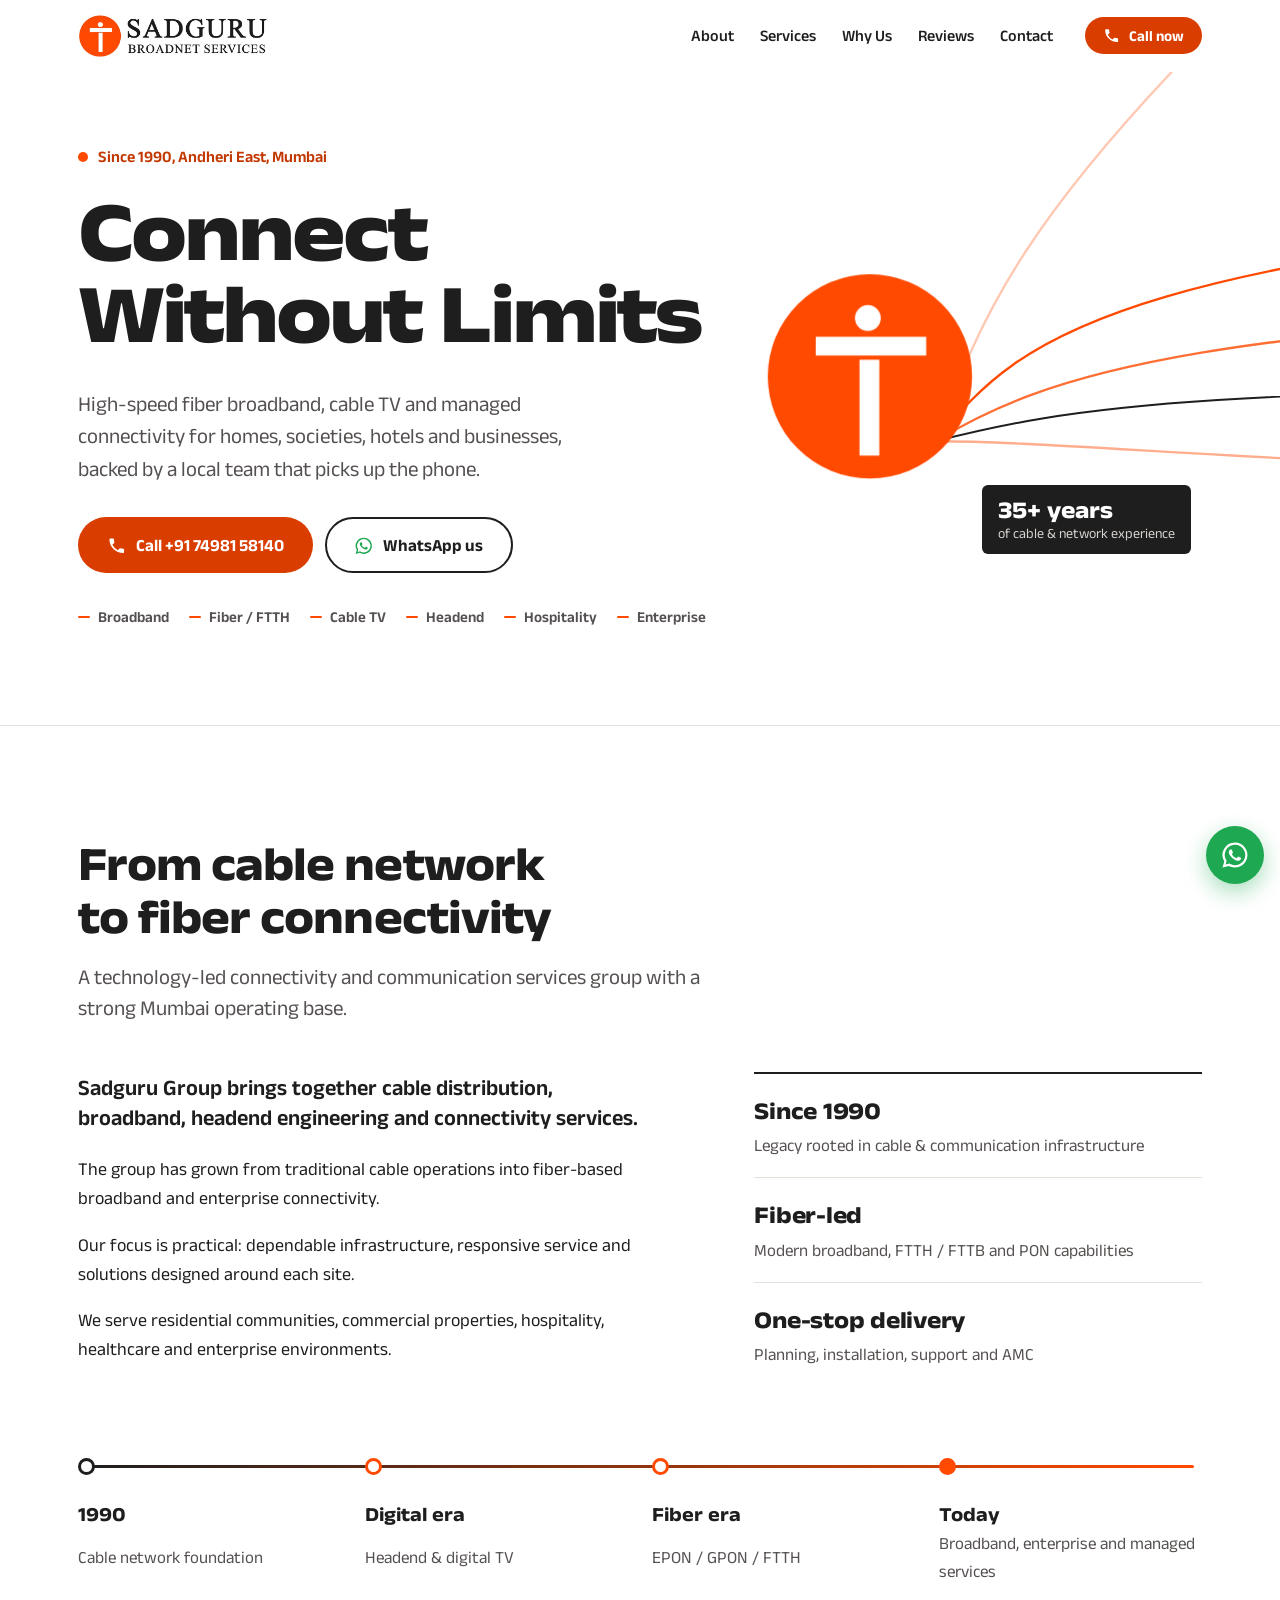
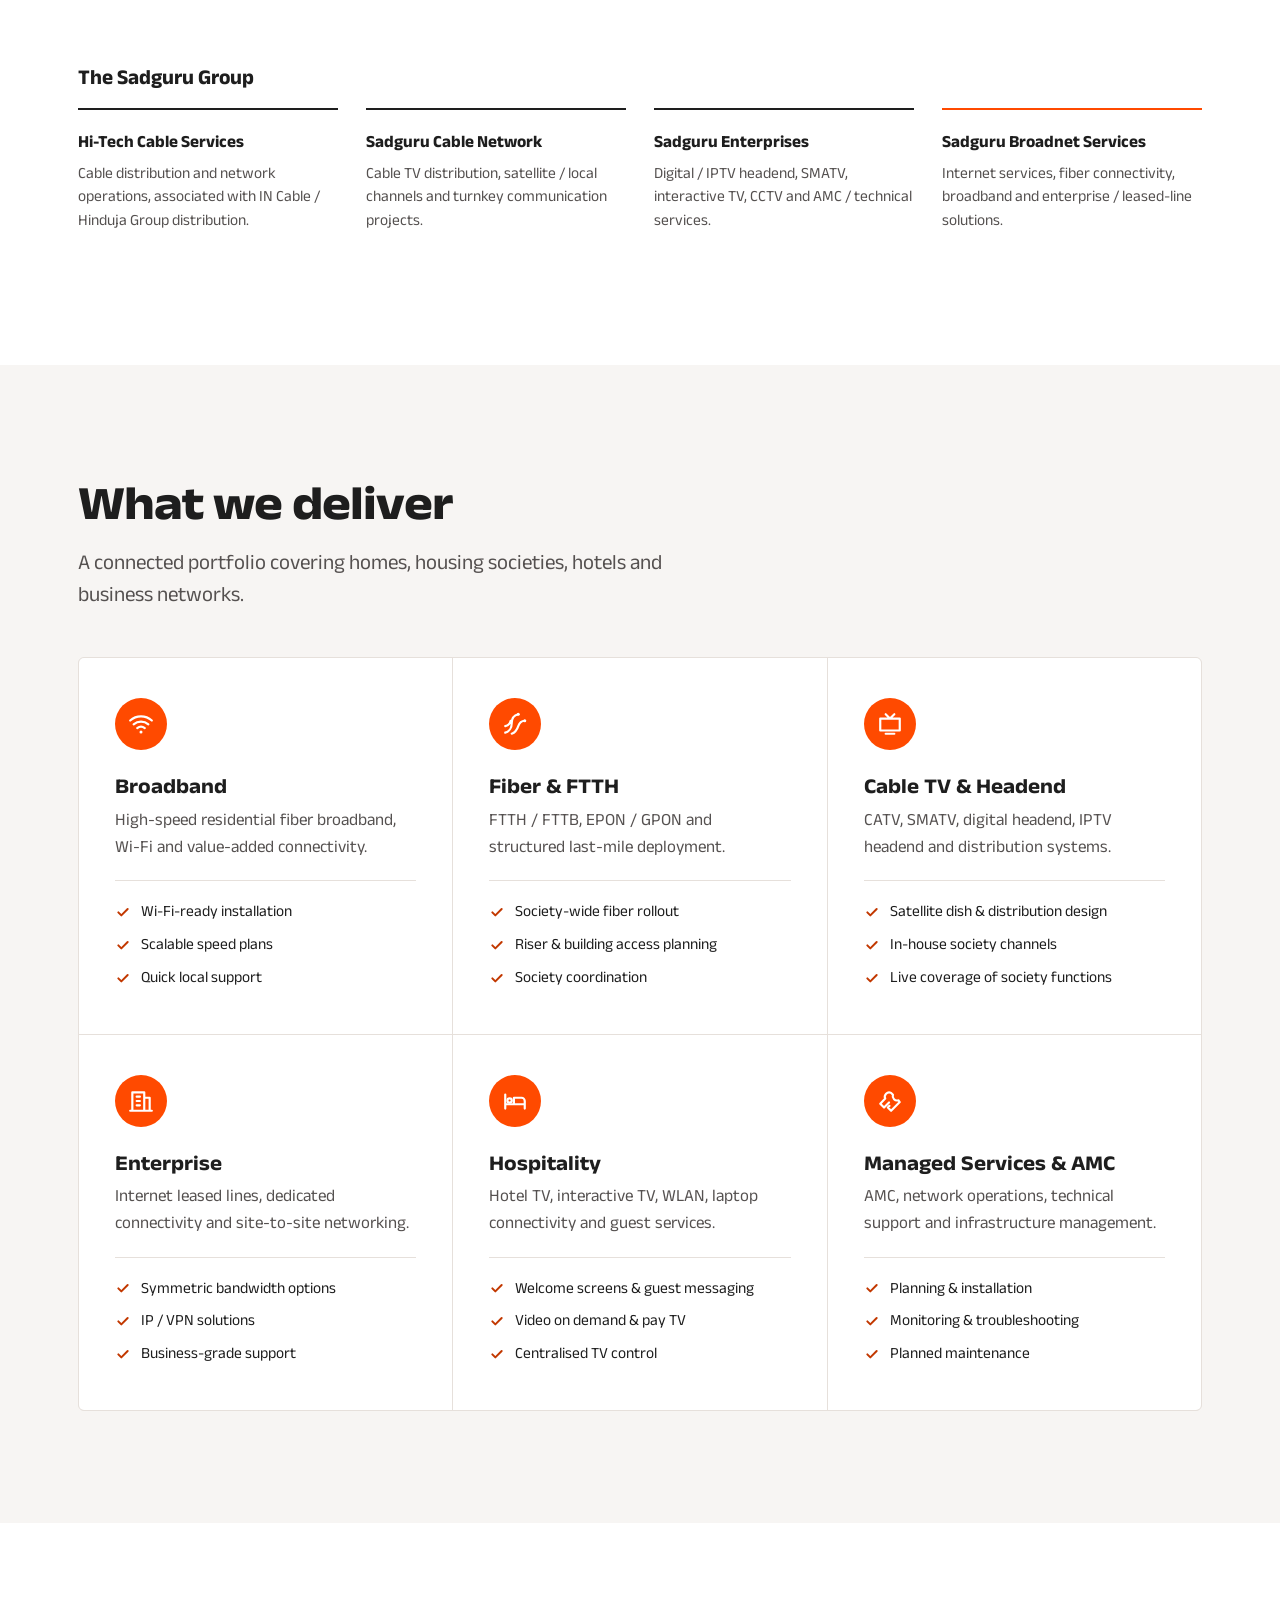
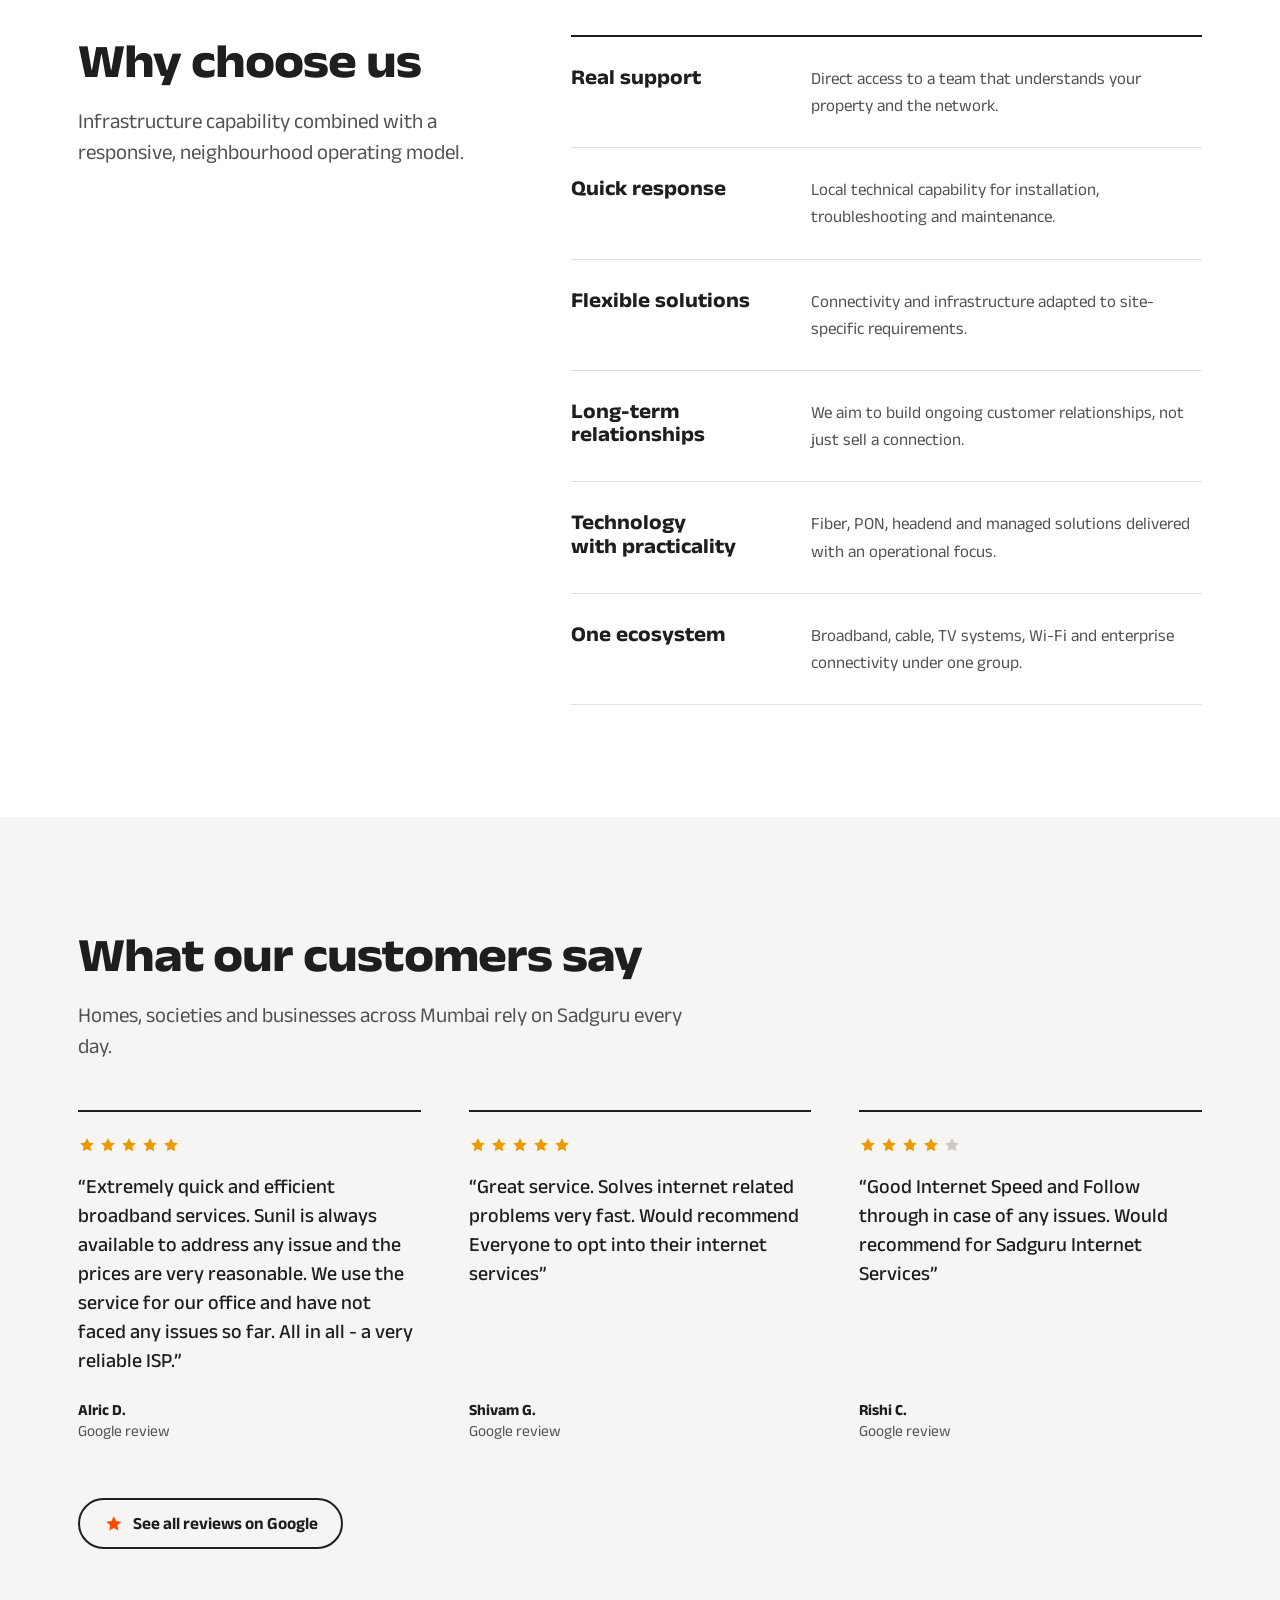
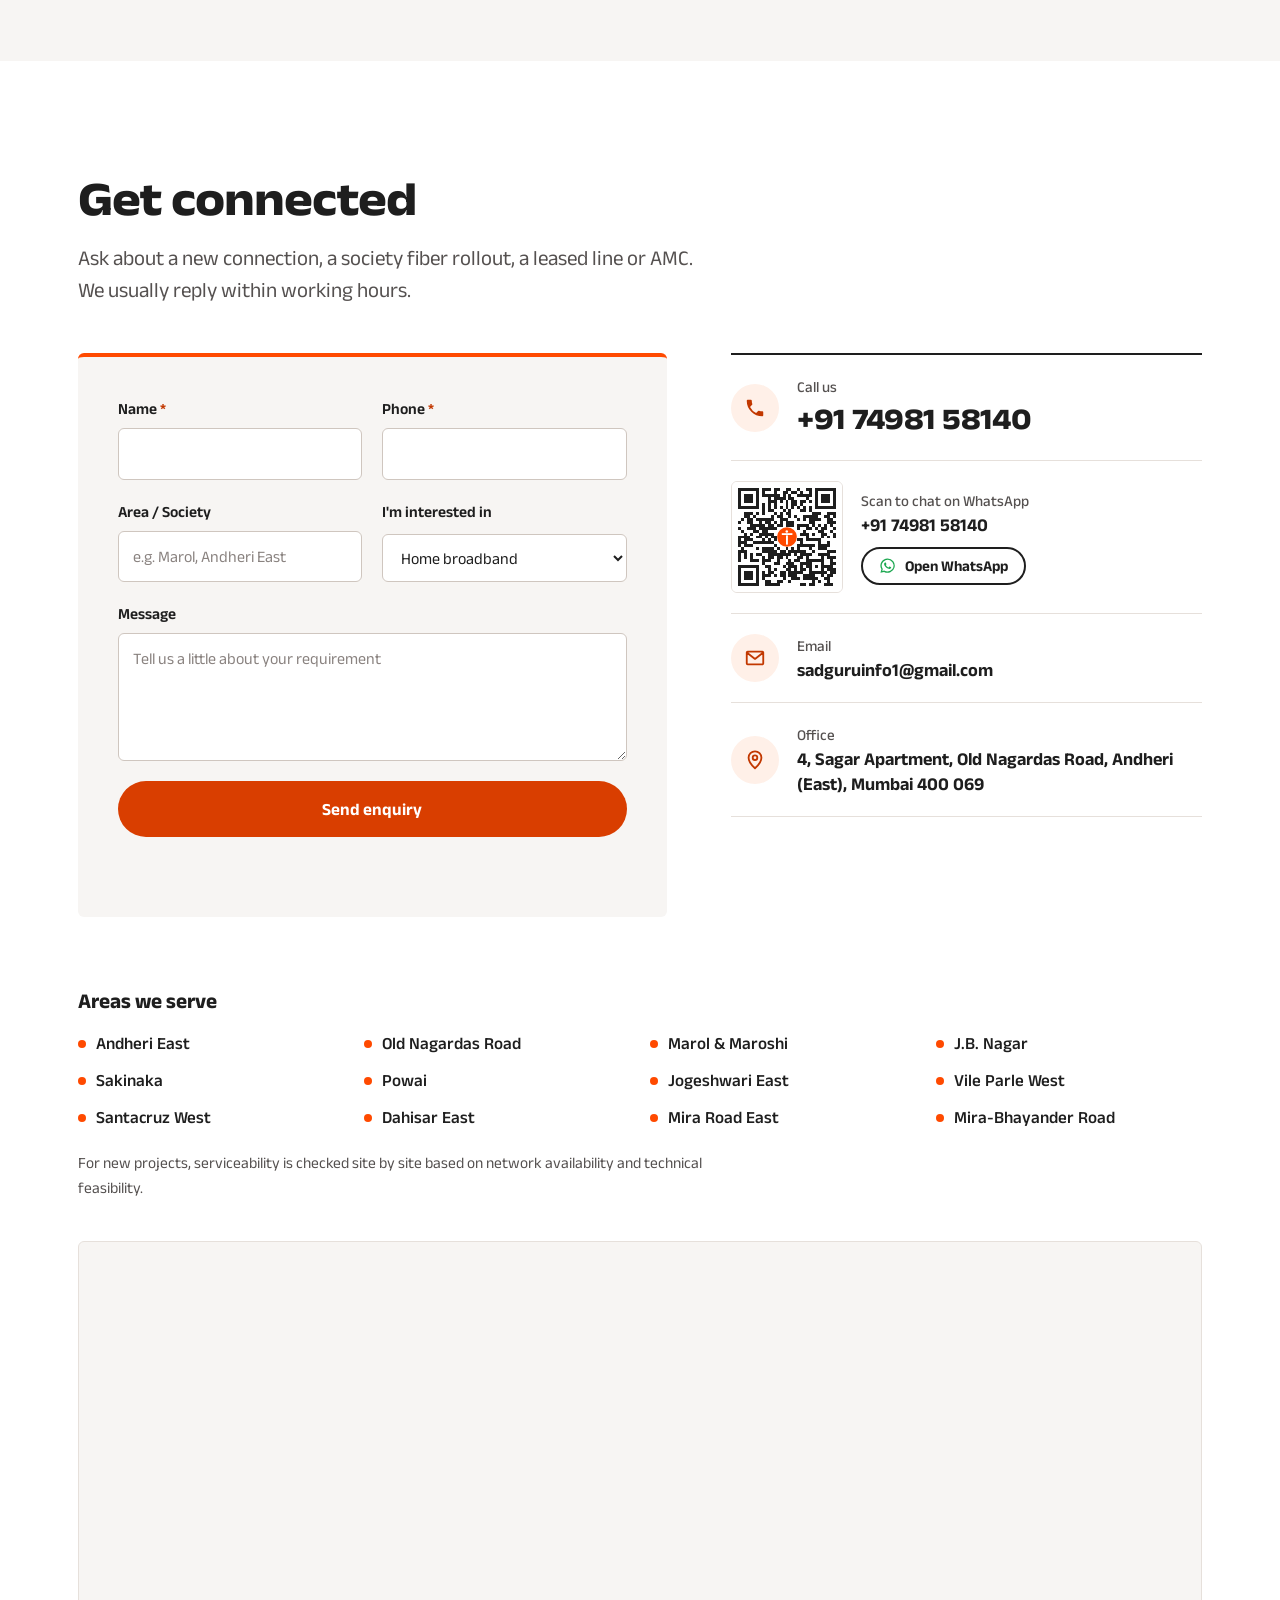
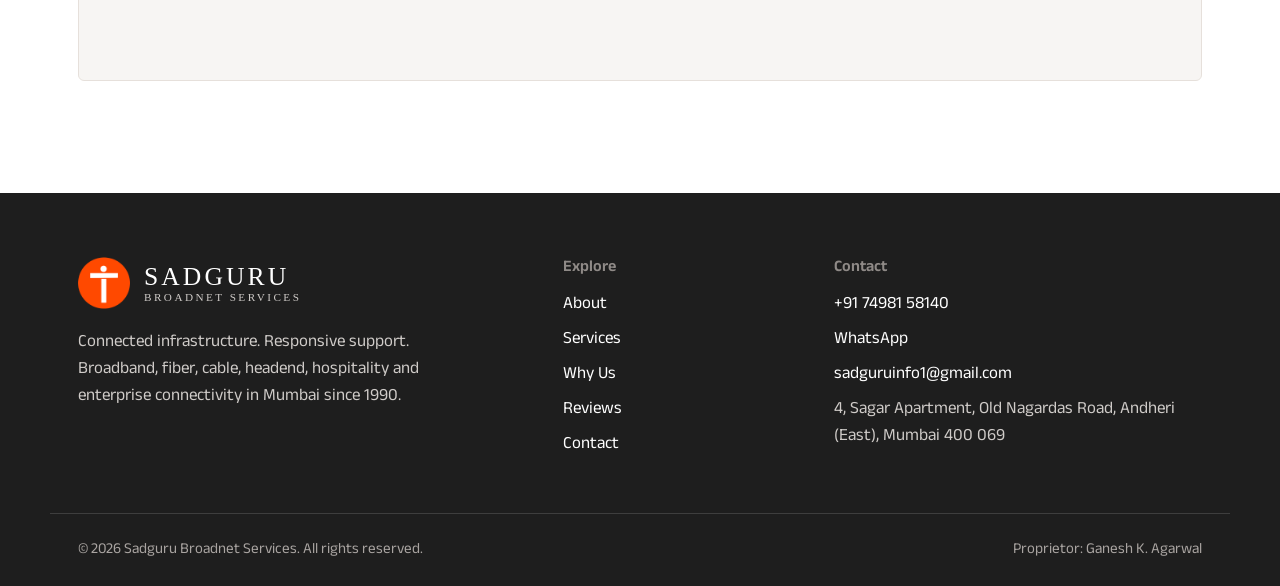
==== index.html @ 792e0b76 "Replace sample reviews with real Google reviews Three reviews from the Sadguru Google listing, quote" ====
<!doctype html>
<html lang="en-IN">
<head>
  <meta charset="utf-8">
  <meta name="viewport" content="width=device-width, initial-scale=1">

  <!-- ===== Primary SEO ===== -->
  <title>Sadguru Broadnet Services | Fiber Broadband &amp; Cable TV in Andheri East, Mumbai</title>
  <meta name="description" content="Sadguru Broadnet Services: high-speed fiber broadband, cable TV, headend, hotel TV and enterprise leased lines across Andheri East and Mumbai since 1990. Quick local support. Call or WhatsApp +91 74981 58140.">
  <meta name="keywords" content="fiber broadband Andheri East, broadband Mumbai, cable TV Andheri, FTTH Mumbai, internet leased line Mumbai, IPTV headend, hotel TV, Sadguru">
  <meta name="theme-color" content="#FF4A00">
  <!-- SITE_URL: replace the domain in the next 5 places once the real domain is live -->
  <link rel="canonical" href="https://sadgurubroadnet.netlify.app/">

  <!-- ===== Open Graph / social sharing ===== -->
  <meta property="og:type" content="website">
  <meta property="og:locale" content="en_IN">
  <meta property="og:site_name" content="Sadguru Broadnet Services">
  <meta property="og:title" content="Sadguru Broadnet Services | Connect Without Limits">
  <meta property="og:description" content="Fiber broadband, cable TV, headend and enterprise connectivity for homes, societies, hotels and businesses in Mumbai, since 1990.">
  <meta property="og:url" content="https://sadgurubroadnet.netlify.app/"><!-- SITE_URL -->
  <meta property="og:image" content="https://sadgurubroadnet.netlify.app/images/og-image.jpg"><!-- SITE_URL -->
  <meta property="og:image:width" content="1200">
  <meta property="og:image:height" content="630">
  <meta property="og:image:alt" content="Sadguru Broadnet Services logo">
  <meta name="twitter:card" content="summary_large_image">
  <meta name="twitter:title" content="Sadguru Broadnet Services | Connect Without Limits">
  <meta name="twitter:description" content="Fiber broadband, cable TV and enterprise connectivity in Mumbai since 1990.">
  <meta name="twitter:image" content="https://sadgurubroadnet.netlify.app/images/og-image.jpg"><!-- SITE_URL -->

  <!-- ===== Icons ===== -->
  <link rel="icon" href="/favicon.svg" type="image/svg+xml">
  <link rel="icon" href="/favicon-32.png" sizes="32x32" type="image/png">
  <link rel="apple-touch-icon" href="/apple-touch-icon.png">
  <link rel="manifest" href="/site.webmanifest">

  <!-- ===== Typeface: Anek Latin (Ek Type, Mumbai), one variable family for everything ===== -->
  <link rel="preconnect" href="https://fonts.googleapis.com">
  <link rel="preconnect" href="https://fonts.gstatic.com" crossorigin>
  <link rel="stylesheet" href="https://fonts.googleapis.com/css2?family=Anek+Latin:wdth,wght@75..125,300..800&amp;display=swap">

  <!-- ===== Styles & scripts (no frameworks) ===== -->
  <link rel="preload" href="images/logo.jpg" as="image">
  <link rel="stylesheet" href="css/styles.css?v=4">
  <script src="js/main.js?v=3" defer></script>

  <!-- ===== Structured data for Google (local business) ===== -->
  <script type="application/ld+json">
  {
    "@context": "https://schema.org",
    "@type": "InternetServiceProvider",
    "name": "Sadguru Broadnet Services",
    "url": "https://sadgurubroadnet.netlify.app/",
    "logo": "https://sadgurubroadnet.netlify.app/images/icon.png",
    "image": "https://sadgurubroadnet.netlify.app/images/og-image.jpg",
    "description": "Fiber broadband, cable TV, headend, hospitality and enterprise connectivity services in Mumbai since 1990.",
    "telephone": "+91-74981-58140",
    "email": "sadguruinfo1@gmail.com",
    "foundingDate": "1990",
    "founder": { "@type": "Person", "name": "Ganesh K. Agarwal" },
    "address": {
      "@type": "PostalAddress",
      "streetAddress": "4, Sagar Apartment, Old Nagardas Road, Andheri (East)",
      "addressLocality": "Mumbai",
      "addressRegion": "Maharashtra",
      "postalCode": "400069",
      "addressCountry": "IN"
    },
    "areaServed": ["Andheri East", "Marol", "Sakinaka", "Powai", "Jogeshwari East", "Vile Parle West", "Santacruz West", "Dahisar East", "Mira Road East", "Bhayander"],
    "sameAs": []
  }
  </script>
</head>

<body>
  <!-- Inline SVG icon sprite: referenced below with <use href="#i-name"> -->
  <svg width="0" height="0" style="position:absolute" aria-hidden="true" focusable="false">
    <symbol id="i-phone" viewBox="0 0 24 24"><path fill="currentColor" d="M6.6 10.8a15.1 15.1 0 0 0 6.6 6.6l2.2-2.2a1 1 0 0 1 1-.25 11.4 11.4 0 0 0 3.6.57 1 1 0 0 1 1 1V20a1 1 0 0 1-1 1A17 17 0 0 1 3 4a1 1 0 0 1 1-1h3.5a1 1 0 0 1 1 1c0 1.25.2 2.45.57 3.57a1 1 0 0 1-.25 1z"/></symbol>
    <symbol id="i-whatsapp" viewBox="0 0 24 24"><path fill="currentColor" d="M12 2a10 10 0 0 0-8.6 15.1L2 22l5-1.3A10 10 0 1 0 12 2zm0 18.2a8.2 8.2 0 0 1-4.2-1.15l-.3-.18-3 .78.8-2.9-.2-.3A8.2 8.2 0 1 1 12 20.2zm4.5-6.1c-.25-.12-1.46-.72-1.69-.8-.23-.08-.39-.12-.55.12-.16.25-.63.8-.78.97-.14.16-.29.18-.53.06a6.7 6.7 0 0 1-3.34-2.92c-.25-.43.25-.4.72-1.33.08-.16.04-.3-.02-.42-.06-.12-.55-1.33-.76-1.82-.2-.48-.4-.41-.55-.42h-.47a.9.9 0 0 0-.65.3 2.7 2.7 0 0 0-.85 2.02 4.7 4.7 0 0 0 1 2.5 10.8 10.8 0 0 0 4.13 3.65c1.54.66 2.14.72 2.9.6.47-.07 1.46-.6 1.66-1.17.2-.58.2-1.07.14-1.17-.06-.1-.22-.16-.47-.28z"/></symbol>
    <symbol id="i-mail" viewBox="0 0 24 24"><path fill="none" stroke="currentColor" stroke-width="2" stroke-linecap="round" stroke-linejoin="round" d="M4 5h16a1 1 0 0 1 1 1v12a1 1 0 0 1-1 1H4a1 1 0 0 1-1-1V6a1 1 0 0 1 1-1zm-1 1 9 7 9-7"/></symbol>
    <symbol id="i-pin" viewBox="0 0 24 24"><path fill="none" stroke="currentColor" stroke-width="2" stroke-linecap="round" stroke-linejoin="round" d="M12 21s-7-6.2-7-11.5a7 7 0 0 1 14 0C19 14.8 12 21 12 21z"/><circle cx="12" cy="9.5" r="2.5" fill="none" stroke="currentColor" stroke-width="2"/></symbol>
    <symbol id="i-wifi" viewBox="0 0 24 24"><path fill="none" stroke="currentColor" stroke-width="2" stroke-linecap="round" d="M2 8.8a15 15 0 0 1 20 0M5.2 12.3a10.5 10.5 0 0 1 13.6 0M8.5 15.8a5.6 5.6 0 0 1 7 0"/><circle cx="12" cy="19.3" r="1.4" fill="currentColor"/></symbol>
    <symbol id="i-fiber" viewBox="0 0 24 24"><path fill="none" stroke="currentColor" stroke-width="2" stroke-linecap="round" d="M3 20c4-1 6-5 6-9s2-7 6-8M3 14c3-.5 4.5-2.5 5-5M9 21c3-1 5-4 6-7s3-5 6-5"/><circle cx="15" cy="3" r="1.4" fill="currentColor"/><circle cx="21" cy="9" r="1.4" fill="currentColor"/></symbol>
    <symbol id="i-tv" viewBox="0 0 24 24"><path fill="none" stroke="currentColor" stroke-width="2" stroke-linecap="round" stroke-linejoin="round" d="M3 7h18v11H3zM8 21h8M8 3l4 4 4-4"/></symbol>
    <symbol id="i-building" viewBox="0 0 24 24"><path fill="none" stroke="currentColor" stroke-width="2" stroke-linecap="round" stroke-linejoin="round" d="M4 21V4h11v17M15 9h5v12M2 21h20M8 8h3M8 12h3M8 16h3"/></symbol>
    <symbol id="i-hotel" viewBox="0 0 24 24"><path fill="none" stroke="currentColor" stroke-width="2" stroke-linecap="round" stroke-linejoin="round" d="M3 19V6M3 15h18v4M21 15v-3a3 3 0 0 0-3-3h-7v6"/><circle cx="7" cy="11.5" r="2" fill="none" stroke="currentColor" stroke-width="2"/></symbol>
    <symbol id="i-tools" viewBox="0 0 24 24"><path fill="none" stroke="currentColor" stroke-width="2" stroke-linecap="round" stroke-linejoin="round" d="M14.7 6.3a4 4 0 0 0 5 5L21 13l-8 8-3-3 1.5-1.5M14.7 6.3 13 4.5a4 4 0 0 0-5.4 5.3L3 14.5 6.5 18l4.6-4.6"/></symbol>
    <symbol id="i-star" viewBox="0 0 24 24"><path fill="currentColor" d="m12 2.8 2.8 5.8 6.3.9-4.6 4.4 1.1 6.3L12 17.2l-5.6 3 1.1-6.3L2.9 9.5l6.3-.9z"/></symbol>
  </svg>

  <a class="skip-link" href="#main">Skip to content</a>

  <!-- =========================================================
       HEADER / NAVIGATION
       ========================================================= -->
  <header class="site-header" id="top">
    <div class="container header-inner">
      <a class="brand" href="#top" aria-label="Sadguru Broadnet Services, back to top">
        <img src="images/logo.jpg" alt="Sadguru Broadnet Services" width="720" height="167">
      </a>

      <button class="nav-toggle" type="button" aria-expanded="false" aria-controls="site-nav" aria-label="Open menu">
        <span></span><span></span><span></span>
      </button>

      <nav class="site-nav" id="site-nav" aria-label="Main">
        <ul>
          <li><a href="#about">About</a></li>
          <li><a href="#services">Services</a></li>
          <li><a href="#why-us">Why Us</a></li>
          <li><a href="#reviews">Reviews</a></li>
          <li><a href="#contact">Contact</a></li>
        </ul>
        <a class="btn btn-primary btn-sm" href="tel:+917498158140">
          <svg class="icon" aria-hidden="true"><use href="#i-phone"/></svg> Call now
        </a>
      </nav>
    </div>
  </header>

  <main id="main">

    <!-- =========================================================
         HERO
         The fiber strands leave the brand disc and run off the
         edge of the screen: "without limits", drawn once on load.
         ========================================================= -->
    <section class="hero" aria-labelledby="hero-title">
      <div class="container hero-inner">
        <div class="hero-copy">
          <p class="kicker">Since 1990, Andheri East, Mumbai</p>
          <h1 id="hero-title">Connect <span>Without Limits</span></h1>
          <p class="lead">High-speed fiber broadband, cable TV and managed connectivity for homes, societies, hotels and businesses, backed by a local team that picks up the phone.</p>

          <div class="hero-actions">
            <a class="btn btn-primary btn-lg" href="tel:+917498158140">
              <svg class="icon" aria-hidden="true"><use href="#i-phone"/></svg> Call +91 74981 58140
            </a>
            <a class="btn btn-whatsapp btn-lg" href="https://wa.me/917498158140?text=Hi%20Sadguru%2C%20I%27d%20like%20to%20know%20about%20your%20broadband%20and%20cable%20services." target="_blank" rel="noopener">
              <svg class="icon" aria-hidden="true"><use href="#i-whatsapp"/></svg> WhatsApp us
            </a>
          </div>

          <ul class="offer-list" aria-label="What we offer">
            <li>Broadband</li><li>Fiber / FTTH</li><li>Cable TV</li><li>Headend</li><li>Hospitality</li><li>Enterprise</li>
          </ul>
        </div>

        <div class="hero-art" aria-hidden="true">
          <svg class="strands" viewBox="0 0 560 520" preserveAspectRatio="xMinYMid meet">
            <!-- strands start inside the disc and run past the right edge of the screen -->
            <path pathLength="1" style="--i:0" d="M220 330 C 330 200, 420 80, 1600 10"/>
            <path pathLength="1" style="--i:1" d="M220 330 C 360 250, 520 170, 1600 150"/>
            <path pathLength="1" style="--i:2" d="M220 330 C 380 290, 560 250, 1600 270"/>
            <path pathLength="1" style="--i:3" d="M220 330 C 400 330, 620 360, 1600 390"/>
            <path pathLength="1" style="--i:4" d="M220 330 C 280 170, 330 40, 640 -260"/>
            <!-- brand disc, same geometry as favicon.svg -->
            <g class="disc" transform="translate(220 330) scale(2.653) translate(-50 -50)">
              <circle cx="50" cy="50" r="49" fill="#FF4A00"/>
              <circle cx="49" cy="22" r="6.2" fill="#fff"/>
              <rect x="24" y="31" width="53" height="9" fill="#fff"/>
              <rect x="45" y="42" width="9.5" height="46" fill="#fff"/>
            </g>
          </svg>
          <p class="hero-badge">
            <strong>35+ years</strong>
            <span>of cable &amp; network experience</span>
          </p>
        </div>
      </div>
    </section>

    <!-- =========================================================
         ABOUT
         ========================================================= -->
    <section class="section" id="about" aria-labelledby="about-title">
      <div class="container">
        <header class="section-head">
          <h2 id="about-title">From cable network to fiber connectivity</h2>
          <p class="section-sub">A technology-led connectivity and communication services group with a strong Mumbai operating base.</p>
        </header>

        <div class="about-grid">
          <div class="about-copy">
            <p>Sadguru Group brings together cable distribution, broadband, headend engineering and connectivity services.</p>
            <p>The group has grown from traditional cable operations into fiber-based broadband and enterprise connectivity.</p>
            <p>Our focus is practical: dependable infrastructure, responsive service and solutions designed around each site.</p>
            <p>We serve residential communities, commercial properties, hospitality, healthcare and enterprise environments.</p>
          </div>

          <ul class="highlights">
            <li>
              <strong>Since 1990</strong>
              <span>Legacy rooted in cable &amp; communication infrastructure</span>
            </li>
            <li>
              <strong>Fiber-led</strong>
              <span>Modern broadband, FTTH / FTTB and PON capabilities</span>
            </li>
            <li>
              <strong>One-stop delivery</strong>
              <span>Planning, installation, support and AMC</span>
            </li>
          </ul>
        </div>

        <!-- Evolution timeline: the line runs from cable charcoal to fiber orange -->
        <ol class="timeline" aria-label="Our journey">
          <li><strong>1990</strong><span>Cable network foundation</span></li>
          <li><strong>Digital era</strong><span>Headend &amp; digital TV</span></li>
          <li><strong>Fiber era</strong><span>EPON / GPON / FTTH</span></li>
          <li><strong>Today</strong><span>Broadband, enterprise and managed services</span></li>
        </ol>

        <!-- Group companies -->
        <div class="group">
          <h3>The Sadguru Group</h3>
          <ul class="group-list">
            <li><strong>Hi-Tech Cable Services</strong><span>Cable distribution and network operations, associated with IN Cable / Hinduja Group distribution.</span></li>
            <li><strong>Sadguru Cable Network</strong><span>Cable TV distribution, satellite / local channels and turnkey communication projects.</span></li>
            <li><strong>Sadguru Enterprises</strong><span>Digital / IPTV headend, SMATV, interactive TV, CCTV and AMC / technical services.</span></li>
            <li class="is-self"><strong>Sadguru Broadnet Services</strong><span>Internet services, fiber connectivity, broadband and enterprise / leased-line solutions.</span></li>
          </ul>
        </div>
      </div>
    </section>

    <!-- =========================================================
         SERVICES
         ========================================================= -->
    <section class="section section-alt" id="services" aria-labelledby="services-title">
      <div class="container">
        <header class="section-head">
          <h2 id="services-title">What we deliver</h2>
          <p class="section-sub">A connected portfolio covering homes, housing societies, hotels and business networks.</p>
        </header>

        <div class="services">
          <article class="service">
            <span class="service-icon"><svg aria-hidden="true"><use href="#i-wifi"/></svg></span>
            <h3>Broadband</h3>
            <p>High-speed residential fiber broadband, Wi-Fi and value-added connectivity.</p>
            <ul class="ticks">
              <li>Wi-Fi-ready installation</li>
              <li>Scalable speed plans</li>
              <li>Quick local support</li>
            </ul>
          </article>

          <article class="service">
            <span class="service-icon"><svg aria-hidden="true"><use href="#i-fiber"/></svg></span>
            <h3>Fiber &amp; FTTH</h3>
            <p>FTTH / FTTB, EPON / GPON and structured last-mile deployment.</p>
            <ul class="ticks">
              <li>Society-wide fiber rollout</li>
              <li>Riser &amp; building access planning</li>
              <li>Society coordination</li>
            </ul>
          </article>

          <article class="service">
            <span class="service-icon"><svg aria-hidden="true"><use href="#i-tv"/></svg></span>
            <h3>Cable TV &amp; Headend</h3>
            <p>CATV, SMATV, digital headend, IPTV headend and distribution systems.</p>
            <ul class="ticks">
              <li>Satellite dish &amp; distribution design</li>
              <li>In-house society channels</li>
              <li>Live coverage of society functions</li>
            </ul>
          </article>

          <article class="service">
            <span class="service-icon"><svg aria-hidden="true"><use href="#i-building"/></svg></span>
            <h3>Enterprise</h3>
            <p>Internet leased lines, dedicated connectivity and site-to-site networking.</p>
            <ul class="ticks">
              <li>Symmetric bandwidth options</li>
              <li>IP / VPN solutions</li>
              <li>Business-grade support</li>
            </ul>
          </article>

          <article class="service">
            <span class="service-icon"><svg aria-hidden="true"><use href="#i-hotel"/></svg></span>
            <h3>Hospitality</h3>
            <p>Hotel TV, interactive TV, WLAN, laptop connectivity and guest services.</p>
            <ul class="ticks">
              <li>Welcome screens &amp; guest messaging</li>
              <li>Video on demand &amp; pay TV</li>
              <li>Centralised TV control</li>
            </ul>
          </article>

          <article class="service">
            <span class="service-icon"><svg aria-hidden="true"><use href="#i-tools"/></svg></span>
            <h3>Managed Services &amp; AMC</h3>
            <p>AMC, network operations, technical support and infrastructure management.</p>
            <ul class="ticks">
              <li>Planning &amp; installation</li>
              <li>Monitoring &amp; troubleshooting</li>
              <li>Planned maintenance</li>
            </ul>
          </article>
        </div>
      </div>
    </section>

    <!-- =========================================================
         WHY CHOOSE US
         ========================================================= -->
    <section class="section" id="why-us" aria-labelledby="why-title">
      <div class="container why-layout">
        <header class="section-head">
          <h2 id="why-title">Why choose us</h2>
          <p class="section-sub">Infrastructure capability combined with a responsive, neighbourhood operating model.</p>
        </header>

        <ul class="why-list">
          <li><h3>Real support</h3><p>Direct access to a team that understands your property and the network.</p></li>
          <li><h3>Quick response</h3><p>Local technical capability for installation, troubleshooting and maintenance.</p></li>
          <li><h3>Flexible solutions</h3><p>Connectivity and infrastructure adapted to site-specific requirements.</p></li>
          <li><h3>Long-term relationships</h3><p>We aim to build ongoing customer relationships, not just sell a connection.</p></li>
          <li><h3>Technology with practicality</h3><p>Fiber, PON, headend and managed solutions delivered with an operational focus.</p></li>
          <li><h3>One ecosystem</h3><p>Broadband, cable, TV systems, Wi-Fi and enterprise connectivity under one group.</p></li>
        </ul>
      </div>
    </section>

    <!-- =========================================================
         REVIEWS / TESTIMONIALS
         Real Google reviews, quoted word for word with their actual
         star rating. Reviewer shown as first name + last initial.
         ========================================================= -->
    <section class="section section-alt" id="reviews" aria-labelledby="reviews-title">
      <div class="container">
        <header class="section-head">
          <h2 id="reviews-title">What our customers say</h2>
          <p class="section-sub">Homes, societies and businesses across Mumbai rely on Sadguru every day.</p>
        </header>

        <div class="reviews">
          <figure class="review">
            <div class="stars" role="img" aria-label="5 out of 5 stars">
              <svg aria-hidden="true"><use href="#i-star"/></svg><svg aria-hidden="true"><use href="#i-star"/></svg><svg aria-hidden="true"><use href="#i-star"/></svg><svg aria-hidden="true"><use href="#i-star"/></svg><svg aria-hidden="true"><use href="#i-star"/></svg>
            </div>
            <blockquote><p>Extremely quick and efficient broadband services. Sunil is always available to address any issue and the prices are very reasonable. We use the service for our office and have not faced any issues so far. All in all - a very reliable ISP.</p></blockquote>
            <figcaption><strong>Alric D.</strong><span>Google review</span></figcaption>
          </figure>

          <figure class="review">
            <div class="stars" role="img" aria-label="5 out of 5 stars">
              <svg aria-hidden="true"><use href="#i-star"/></svg><svg aria-hidden="true"><use href="#i-star"/></svg><svg aria-hidden="true"><use href="#i-star"/></svg><svg aria-hidden="true"><use href="#i-star"/></svg><svg aria-hidden="true"><use href="#i-star"/></svg>
            </div>
            <blockquote><p>Great service. Solves internet related problems very fast. Would recommend Everyone to opt into their internet services</p></blockquote>
            <figcaption><strong>Shivam G.</strong><span>Google review</span></figcaption>
          </figure>

          <figure class="review">
            <div class="stars" role="img" aria-label="4 out of 5 stars">
              <svg aria-hidden="true"><use href="#i-star"/></svg><svg aria-hidden="true"><use href="#i-star"/></svg><svg aria-hidden="true"><use href="#i-star"/></svg><svg aria-hidden="true"><use href="#i-star"/></svg><svg class="star-empty" aria-hidden="true"><use href="#i-star"/></svg>
            </div>
            <blockquote><p>Good Internet Speed and Follow through in case of any issues. Would recommend for Sadguru Internet Services</p></blockquote>
            <figcaption><strong>Rishi C.</strong><span>Google review</span></figcaption>
          </figure>
        </div>

        <p class="reviews-more">
          <!-- Opens the Google Maps listing (all reviews) -->
          <a class="btn btn-outline" href="https://www.google.com/maps/search/?api=1&amp;query=SADGURU%20BROADNET%20SERVICES%20Internet%20Service%20Provider%20Gulmohar%20Road%20Andheri%20East" target="_blank" rel="noopener">
            <svg class="icon" aria-hidden="true"><use href="#i-star"/></svg> See all reviews on Google
          </a>
        </p>
      </div>
    </section>

    <!-- =========================================================
         CONTACT
         ========================================================= -->
    <section class="section" id="contact" aria-labelledby="contact-title">
      <div class="container">
        <header class="section-head">
          <h2 id="contact-title">Get connected</h2>
          <p class="section-sub">Ask about a new connection, a society fiber rollout, a leased line or AMC. We usually reply within working hours.</p>
        </header>

        <div class="contact-grid">
          <!-- Netlify form: detected automatically at deploy time -->
          <form class="contact-form" name="contact" method="POST" action="/thank-you.html"
                data-netlify="true" netlify-honeypot="bot-field">
            <input type="hidden" name="form-name" value="contact">
            <p class="hidden-field">
              <label>Don't fill this out if you're human: <input name="bot-field" tabindex="-1" autocomplete="off"></label>
            </p>

            <div class="field-row">
              <div class="field">
                <label for="f-name">Name <span aria-hidden="true">*</span></label>
                <input id="f-name" name="name" type="text" autocomplete="name" required>
              </div>
              <div class="field">
                <label for="f-phone">Phone <span aria-hidden="true">*</span></label>
                <input id="f-phone" name="phone" type="tel" autocomplete="tel" inputmode="tel"
                       pattern="[0-9+\s\-]{10,15}" title="Enter a 10-digit mobile number" required>
              </div>
            </div>

            <div class="field-row">
              <div class="field">
                <label for="f-area">Area / Society</label>
                <input id="f-area" name="area" type="text" autocomplete="address-level3" placeholder="e.g. Marol, Andheri East">
              </div>
              <div class="field">
                <label for="f-service">I'm interested in</label>
                <select id="f-service" name="service">
                  <option>Home broadband</option>
                  <option>Society fiber / cable</option>
                  <option>Enterprise leased line</option>
                  <option>Hotel / hospitality</option>
                  <option>Cable TV &amp; headend</option>
                  <option>AMC &amp; support</option>
                  <option>Other</option>
                </select>
              </div>
            </div>

            <div class="field">
              <label for="f-message">Message</label>
              <textarea id="f-message" name="message" rows="4" placeholder="Tell us a little about your requirement"></textarea>
            </div>

            <button class="btn btn-primary btn-lg btn-block" type="submit">Send enquiry</button>
            <p class="form-status" role="status" aria-live="polite"></p>
          </form>

          <!-- Direct contact details -->
          <div class="contact-info">
            <a class="info-row info-call" href="tel:+917498158140">
              <span class="info-icon"><svg aria-hidden="true"><use href="#i-phone"/></svg></span>
              <span><small>Call us</small><strong>+91 74981 58140</strong></span>
            </a>

            <div class="info-row info-wa">
              <!-- QR encodes https://wa.me/917498158140 directly (the old PNG pointed at a qr.page link that asks for a Google sign-in) -->
              <img src="images/whatsapp-qr.svg" alt="QR code to chat with Sadguru on WhatsApp" width="400" height="400" loading="lazy">
              <span>
                <small>Scan to chat on WhatsApp</small>
                <strong>+91 74981 58140</strong>
                <a class="btn btn-whatsapp btn-sm" href="https://wa.me/917498158140?text=Hi%20Sadguru%2C%20I%27d%20like%20to%20know%20about%20your%20services." target="_blank" rel="noopener">
                  <svg class="icon" aria-hidden="true"><use href="#i-whatsapp"/></svg> Open WhatsApp
                </a>
              </span>
            </div>

            <a class="info-row" href="mailto:sadguruinfo1@gmail.com">
              <span class="info-icon"><svg aria-hidden="true"><use href="#i-mail"/></svg></span>
              <span><small>Email</small><strong>sadguruinfo1@gmail.com</strong></span>
            </a>

            <a class="info-row" href="https://www.google.com/maps/search/?api=1&amp;query=Old%20Nagardas%20Road%2C%20Andheri%20East%2C%20Mumbai%2C%20Maharashtra%20400069" target="_blank" rel="noopener">
              <span class="info-icon"><svg aria-hidden="true"><use href="#i-pin"/></svg></span>
              <span><small>Office</small><strong>4, Sagar Apartment, Old Nagardas Road, Andheri (East), Mumbai 400 069</strong></span>
            </a>
          </div>
        </div>

        <!-- Areas served (from the corporate profile) -->
        <div class="areas">
          <h3>Areas we serve</h3>
          <ul class="area-list">
            <li>Andheri East</li><li>Old Nagardas Road</li><li>Marol &amp; Maroshi</li><li>J.B. Nagar</li><li>Sakinaka</li>
            <li>Powai</li><li>Jogeshwari East</li><li>Vile Parle West</li><li>Santacruz West</li>
            <li>Dahisar East</li><li>Mira Road East</li><li>Mira-Bhayander Road</li>
          </ul>
          <p class="note">For new projects, serviceability is checked site by site based on network availability and technical feasibility.</p>
        </div>

        <!-- Google Map (no API key needed; loads lazily).
             TODO: the exact "Sagar Apartment" address geocodes to Andheri WEST, so the map
             points at Old Nagardas Road instead. Swap in your Google Business Profile embed
             (Maps > Share > Embed a map) once the listing exists. -->
        <div class="map">
          <iframe title="Map showing Sadguru Broadnet Services office, Andheri East"
                  src="https://maps.google.com/maps?q=Old%20Nagardas%20Road%2C%20Andheri%20East%2C%20Mumbai%2C%20Maharashtra%20400069&amp;z=16&amp;output=embed"
                  loading="lazy" referrerpolicy="no-referrer-when-downgrade" allowfullscreen></iframe>
        </div>
      </div>
    </section>
  </main>

  <!-- =========================================================
       FOOTER
       ========================================================= -->
  <footer class="site-footer">
    <div class="container footer-grid">
      <div class="footer-brand">
        <a href="#top" class="footer-logo">
          <img src="images/icon.png" alt="" width="256" height="256" loading="lazy">
          <span><b>SADGURU</b><small>BROADNET SERVICES</small></span>
        </a>
        <p>Connected infrastructure. Responsive support. Broadband, fiber, cable, headend, hospitality and enterprise connectivity in Mumbai since 1990.</p>
      </div>

      <nav class="footer-links" aria-label="Footer">
        <h2>Explore</h2>
        <ul>
          <li><a href="#about">About</a></li>
          <li><a href="#services">Services</a></li>
          <li><a href="#why-us">Why Us</a></li>
          <li><a href="#reviews">Reviews</a></li>
          <li><a href="#contact">Contact</a></li>
        </ul>
      </nav>

      <div class="footer-contact">
        <h2>Contact</h2>
        <ul>
          <li><a href="tel:+917498158140">+91 74981 58140</a></li>
          <li><a href="https://wa.me/917498158140" target="_blank" rel="noopener">WhatsApp</a></li>
          <li><a href="mailto:sadguruinfo1@gmail.com">sadguruinfo1@gmail.com</a></li>
          <li>4, Sagar Apartment, Old Nagardas Road, Andheri (East), Mumbai 400 069</li>
        </ul>
      </div>
    </div>

    <div class="container footer-bottom">
      <p>&copy; <span id="year">2026</span> Sadguru Broadnet Services. All rights reserved.</p>
      <p>Proprietor: Ganesh K. Agarwal</p>
    </div>
  </footer>

  <!-- Floating WhatsApp button -->
  <a class="wa-float" href="https://wa.me/917498158140?text=Hi%20Sadguru%2C%20I%27d%20like%20to%20know%20about%20your%20services." target="_blank" rel="noopener" aria-label="Chat with us on WhatsApp">
    <svg aria-hidden="true"><use href="#i-whatsapp"/></svg>
  </a>
</body>
</html>
---- css/styles.css ----
/* ==========================================================================
   Sadguru Broadnet Services: site styles
   Plain CSS, mobile-first. Sections follow the order of index.html.

   Design notes
   - One typeface: Anek Latin (Ek Type, Mumbai). Headlines use its wide,
     heavy end; body text sits at normal width.
   - Brand colours come straight from the logo: orange disc + charcoal.
   - Circles echo the logo disc (icons, timeline nodes); panels stay square-ish.
   - The only ambient motion is the hero strands drawing once on load.
   ========================================================================== */

/* ---------- 0. Fallback fonts sized to match Anek Latin ----------
   Until the web font arrives, text renders in local Arial (or its metric twins
   Arimo / Liberation Sans) scaled to take up the same space as Anek, so the page
   doesn't jump when the font swaps in. Values measured against Anek Latin.
   Wide headings get their own family because a fallback can't stretch. */
@font-face {
  font-family: "Anek Fallback";
  src: local("Arial"), local("ArialMT"), local("Arimo"), local("Liberation Sans");
  font-weight: 300 500;
  size-adjust: 93%; ascent-override: 96.8%; descent-override: 21.5%; line-gap-override: 0%;
}
@font-face {
  font-family: "Anek Fallback";
  src: local("Arial Bold"), local("Arial-BoldMT"), local("Arimo Bold"), local("Liberation Sans Bold");
  font-weight: 501 900;
  size-adjust: 90%; ascent-override: 100%; descent-override: 22.2%; line-gap-override: 0%;
}
@font-face { /* 700 at 108–110% width: card and list titles */
  font-family: "Anek Wide Fallback";
  src: local("Arial Bold"), local("Arial-BoldMT"), local("Arimo Bold"), local("Liberation Sans Bold");
  font-weight: 600 720;
  size-adjust: 100.7%; ascent-override: 89.4%; descent-override: 19.9%; line-gap-override: 0%;
}
@font-face { /* 750 at 112% width: section headings, figures */
  font-family: "Anek Wide Fallback";
  src: local("Arial Bold"), local("Arial-BoldMT"), local("Arimo Bold"), local("Liberation Sans Bold");
  font-weight: 721 770;
  size-adjust: 104.5%; ascent-override: 86.1%; descent-override: 19.1%; line-gap-override: 0%;
}
@font-face { /* 800 at 118% width: hero headline */
  font-family: "Anek Wide Fallback";
  src: local("Arial Bold"), local("Arial-BoldMT"), local("Arimo Bold"), local("Liberation Sans Bold");
  font-weight: 771 900;
  size-adjust: 111%; ascent-override: 81.1%; descent-override: 18%; line-gap-override: 0%;
}

/* ---------- 1. Design tokens ---------- */
:root {
  --orange: #FF4A00;         /* logo orange: disc, strands, icons, large accents */
  --orange-deep: #D93E00;    /* button background: white text passes WCAG AA */
  --orange-ink: #C23800;     /* small orange text on light backgrounds */
  --orange-wash: #FFF0E8;    /* soft orange tint */
  --ink: #1E1E1E;            /* logo charcoal */
  --ink-soft: #555150;       /* secondary text */
  --line: #E6E0DB;           /* hairlines */
  --line-strong: #CFC6BF;    /* input borders */
  --paper: #FFFFFF;
  --paper-alt: #F7F5F3;      /* alternate section bands */
  --wa: #1DA851;             /* WhatsApp green (icon contrast safe on white) */

  --radius: 6px;
  --header-h: 72px;
  --container: 1180px;

  --font: "Anek Latin", "Anek Fallback", system-ui, -apple-system, "Segoe UI", Roboto, "Helvetica Neue", Arial, sans-serif;
  --font-wide: "Anek Latin", "Anek Wide Fallback", "Anek Fallback", system-ui, -apple-system, "Segoe UI", Roboto, Arial, sans-serif;

  /* Type scale (classic 12 / 14 / 17 / 21 / 24 / 36 / 48 / 72 progression) */
  --fs-sm: .875rem;
  --fs-body: 1.0625rem;
  --fs-lead: clamp(1.125rem, 1.05rem + .35vw, 1.3125rem);
  --fs-h3: 1.3125rem;
  --fs-h2: clamp(2rem, 1.4rem + 2.4vw, 3rem);
  --fs-h1: clamp(2.9rem, 1.6rem + 5.4vw, 5.25rem);
}

/* ---------- 2. Reset & base ---------- */
*, *::before, *::after { box-sizing: border-box; }

html {
  scroll-behavior: smooth;
  scroll-padding-top: calc(var(--header-h) + 16px); /* anchors clear the sticky header */
  -webkit-text-size-adjust: 100%;
}

body {
  margin: 0;
  font-family: var(--font);
  font-size: var(--fs-body);
  line-height: 1.6;
  color: var(--ink);
  background: var(--paper);
  -webkit-font-smoothing: antialiased;
  text-rendering: optimizeLegibility;
}

/* Everything set in Anek's wide widths uses the wide fallback while the font loads */
.hero h1, .section-head h2, .hero-badge strong, .highlights strong, .timeline strong,
.service h3, .why-list h3, .info-call strong, .thanks h1 { font-family: var(--font-wide); }

img, svg { display: block; max-width: 100%; }
img { height: auto; }
h1, h2, h3 { margin: 0 0 .5em; line-height: 1.1; font-weight: 700; text-wrap: balance; }
p { margin: 0 0 1em; }
ul, ol { margin: 0; padding: 0; list-style: none; }
a { color: inherit; }

:focus-visible { outline: 3px solid var(--orange); outline-offset: 3px; border-radius: 4px; }

@media (prefers-reduced-motion: reduce) {
  html { scroll-behavior: auto; }
  *, *::before, *::after { transition: none !important; animation: none !important; }
}

/* ---------- 3. Layout helpers ---------- */
.container {
  width: 100%;
  max-width: var(--container);
  margin-inline: auto;
  padding-inline: 16px;
}
@media (min-width: 640px) { .container { padding-inline: 28px; } }

.section { padding-block: 72px; }
.section-alt { background: var(--paper-alt); }
@media (min-width: 900px) { .section { padding-block: 112px; } }

.section-head { max-width: 40rem; margin-bottom: 48px; }
.section-head h2 {
  font-size: var(--fs-h2);
  font-weight: 750;
  font-stretch: 112%;
  letter-spacing: -.02em;
  margin-bottom: .35em;
}
.section-sub { margin: 0; color: var(--ink-soft); font-size: var(--fs-lead); line-height: 1.5; }

.skip-link {
  position: absolute; left: 12px; top: -60px; z-index: 100;
  padding: 10px 16px; background: var(--ink); color: #fff; border-radius: var(--radius);
  text-decoration: none; font-weight: 600;
}
.skip-link:focus { top: 12px; }

/* ---------- 4. Buttons ---------- */
.btn {
  display: inline-flex; align-items: center; justify-content: center; gap: .55em;
  padding: .8em 1.4em;
  border: 2px solid transparent;
  border-radius: 999px;
  font: inherit; font-weight: 650; line-height: 1.15;
  text-decoration: none; white-space: nowrap;
  cursor: pointer;
  transition: background-color .2s, color .2s, border-color .2s;
}
.btn .icon { width: 1.15em; height: 1.15em; flex: none; }

.btn-primary { background: var(--orange-deep); color: #fff; }
.btn-primary:hover { background: var(--orange-ink); }
.btn-primary:disabled { opacity: .65; cursor: progress; }

.btn-whatsapp { background: var(--paper); color: var(--ink); border-color: var(--ink); }
.btn-whatsapp .icon { color: var(--wa); }
.btn-whatsapp:hover { background: var(--ink); color: #fff; }

.btn-outline { background: transparent; color: var(--ink); border-color: var(--ink); }
.btn-outline .icon { color: var(--orange); }
.btn-outline:hover { background: var(--ink); color: #fff; }

.btn-sm { padding: .55em 1.1em; font-size: .9375rem; }
.btn-lg { padding: .95em 1.6em; font-size: 1.0625rem; }
.btn-block { width: 100%; }

/* ---------- 5. Header & navigation ---------- */
.site-header {
  position: sticky; top: 0; z-index: 50;
  height: var(--header-h);
  background: rgba(255, 255, 255, .97);
  border-bottom: 1px solid transparent;
  transition: border-color .2s;
}
.site-header.is-scrolled { border-bottom-color: var(--line); }
@supports (backdrop-filter: blur(1px)) {
  .site-header { background: rgba(255, 255, 255, .9); backdrop-filter: saturate(160%) blur(10px); }
}

.header-inner { display: flex; align-items: center; justify-content: space-between; height: 100%; }
.brand { display: block; border-radius: 4px; }
.brand img { width: auto; height: 38px; }
@media (min-width: 640px) { .brand img { height: 44px; } }

/* Hamburger (mobile only) */
.nav-toggle {
  display: grid; place-content: center; gap: 5px;
  width: 44px; height: 44px; margin-right: -8px; padding: 0;
  background: none; border: 0; border-radius: var(--radius); cursor: pointer;
}
.nav-toggle span { display: block; width: 24px; height: 2px; background: var(--ink); border-radius: 2px; transition: transform .25s, opacity .2s; }
.nav-toggle[aria-expanded="true"] span:nth-child(1) { transform: translateY(7px) rotate(45deg); }
.nav-toggle[aria-expanded="true"] span:nth-child(2) { opacity: 0; }
.nav-toggle[aria-expanded="true"] span:nth-child(3) { transform: translateY(-7px) rotate(-45deg); }

/* Mobile menu panel */
.site-nav {
  position: absolute; top: var(--header-h); left: 0; right: 0;
  display: none;
  padding: 4px 16px 20px;
  background: var(--paper);
  border-bottom: 1px solid var(--line);
  box-shadow: 0 24px 40px -12px rgba(30, 30, 30, .18);
}
.site-nav.is-open { display: block; }
.site-nav ul { margin-bottom: 16px; }
.site-nav a:not(.btn) {
  display: block; padding: 14px 2px;
  font-size: 1.125rem; font-weight: 600; text-decoration: none;
  border-bottom: 1px solid var(--line);
}
.site-nav a[aria-current="true"] { color: var(--orange-ink); }
.site-nav .btn { width: 100%; }

/* Desktop navigation */
@media (min-width: 880px) {
  .nav-toggle { display: none; }
  .site-nav {
    position: static; display: flex; align-items: center; gap: 32px;
    padding: 0; background: none; border: 0; box-shadow: none;
  }
  .site-nav ul { display: flex; gap: 26px; margin: 0; }
  .site-nav a:not(.btn) { position: relative; padding: 6px 0; border: 0; font-size: 1rem; font-weight: 550; }
  .site-nav a:not(.btn)::after {
    content: ""; position: absolute; left: 0; right: 0; bottom: 0;
    height: 2px; background: var(--orange);
    transform: scaleX(0); transform-origin: left; transition: transform .25s;
  }
  .site-nav a:not(.btn):hover::after,
  .site-nav a[aria-current="true"]::after { transform: scaleX(1); }
  .site-nav a[aria-current="true"] { color: var(--ink); }
  .site-nav .btn { width: auto; }
}

/* ---------- 6. Hero ---------- */
.hero {
  position: relative;
  overflow: hidden;
  padding-block: 40px 56px;
  border-bottom: 1px solid var(--line);
}
.hero-inner { display: grid; gap: 8px; align-items: center; }

.kicker {
  display: flex; align-items: center; gap: 10px;
  margin-bottom: 20px;
  font-size: 1rem; font-weight: 600; color: var(--orange-ink);
}
.kicker::before {
  content: ""; flex: none;
  width: 10px; height: 10px; border-radius: 50%;
  background: var(--orange);
}

.hero h1 {
  font-size: var(--fs-h1);
  font-weight: 800;
  font-stretch: 118%;
  line-height: .98;
  letter-spacing: -.035em;
  margin-bottom: .4em;
}
.hero h1 span { display: block; }

.lead { max-width: 34rem; margin-bottom: 32px; font-size: var(--fs-lead); line-height: 1.55; color: var(--ink-soft); }

.hero-actions { display: flex; flex-wrap: wrap; gap: 12px; margin-bottom: 32px; }
@media (max-width: 479px) { .hero-actions .btn { width: 100%; } }

/* What-we-offer list: each item led by a short orange stroke, so wrapped lines stay tidy */
.offer-list { display: flex; flex-wrap: wrap; gap: 8px 20px; font-size: .9375rem; font-weight: 600; color: var(--ink-soft); }
.offer-list li { display: flex; align-items: center; gap: 8px; }
.offer-list li::before {
  content: ""; width: 12px; height: 2px;
  background: var(--orange); border-radius: 2px;
}

/* Hero art: brand disc with fiber strands running off the right edge.
   Clipped on small screens so strands never cross the buttons above. */
.hero-art { position: relative; height: 230px; margin: 16px -16px 0; overflow: clip; }
.strands { position: absolute; left: -16px; top: 50%; width: 300px; height: auto; overflow: visible; transform: translateY(-50%); }
.strands path { fill: none; stroke: var(--orange); stroke-width: 3; stroke-linecap: round; }
.strands path:nth-child(2) { opacity: .8; }
.strands path:nth-child(3) { stroke: var(--ink); stroke-width: 2.5; }
.strands path:nth-child(4) { opacity: .45; }
.strands path:nth-child(5) { opacity: .3; }

.hero-badge {
  position: absolute; left: 160px; bottom: 6px;
  display: grid; margin: 0; padding: 10px 16px 12px;
  background: var(--ink); color: #fff;
  border-radius: var(--radius);
  line-height: 1.25;
}
.hero-badge strong { font-size: 1.5rem; font-weight: 750; font-stretch: 112%; }
.hero-badge span { font-size: .875rem; color: #D6D2CF; max-width: 12rem; }

@media (min-width: 640px) {
  .hero-art { height: 300px; margin-inline: -28px; }
  .strands { width: 400px; }
  .hero-badge { left: 230px; bottom: 20px; }
}

@media (min-width: 960px) {
  .hero { padding-block: 72px 96px; }
  .hero-inner { grid-template-columns: minmax(0, 1.2fr) minmax(0, .8fr); gap: 24px; }
  .hero-art { height: auto; aspect-ratio: 560 / 520; margin: 0; overflow: visible; }
  .strands { left: 0; top: 0; width: 100%; transform: none; }
  .hero-badge { left: 50%; top: 74%; bottom: auto; } /* tucked against the disc's lower edge */
}

/* The one orchestrated moment: strands draw out of the disc on load */
@media (prefers-reduced-motion: no-preference) {
  .strands path {
    stroke-dasharray: 1;
    stroke-dashoffset: 1;
    animation: draw-strand 1.8s cubic-bezier(.55, 0, .25, 1) forwards;
    animation-delay: calc(.2s + var(--i) * .12s);
  }
  .strands .disc { animation: disc-in .7s cubic-bezier(.3, 1.4, .5, 1) both; transform-box: fill-box; transform-origin: center; }
  .hero-badge { animation: fade-in .5s ease 1.3s both; }
}
@keyframes draw-strand { to { stroke-dashoffset: 0; } }
@keyframes disc-in { from { opacity: 0; scale: .85; } }
@keyframes fade-in { from { opacity: 0; } }

/* ---------- 7. About ---------- */
.about-grid { display: grid; gap: 40px; margin-bottom: 72px; }
.about-copy { max-width: 36rem; }
.about-copy p { font-size: 1.125rem; }
.about-copy p:first-child { font-size: 1.375rem; font-weight: 600; line-height: 1.4; }
.about-copy p:last-child { margin-bottom: 0; }

.highlights { display: grid; align-content: start; }
.highlights li {
  display: grid; gap: 2px;
  padding: 18px 0;
  border-top: 1px solid var(--line);
}
.highlights li:first-child { border-top: 2px solid var(--ink); }
.highlights strong { font-size: 1.5rem; font-weight: 750; font-stretch: 112%; letter-spacing: -.01em; }
.highlights span { color: var(--ink-soft); }

@media (min-width: 900px) { .about-grid { grid-template-columns: 1.35fr 1fr; gap: 72px; } }

/* Timeline: a real sequence. The line shifts from cable charcoal to fiber orange.
   Vertical on mobile, horizontal from tablet up. */
.timeline { position: relative; display: grid; gap: 26px; padding-left: 32px; margin-bottom: 80px; }
.timeline::before {
  content: ""; position: absolute; left: 7px; top: 8px; bottom: 8px;
  width: 3px; border-radius: 3px;
  background: linear-gradient(180deg, var(--ink), var(--orange));
}
.timeline li { position: relative; display: grid; }
.timeline li::before {
  content: ""; position: absolute; left: -32px; top: 4px;
  width: 17px; height: 17px; border-radius: 50%;
  background: var(--paper); border: 3px solid var(--orange);
}
.timeline li:first-child::before { border-color: var(--ink); }
.timeline li:last-child::before { background: var(--orange); }
.timeline strong { font-size: 1.25rem; font-weight: 700; font-stretch: 110%; }
.timeline span { color: var(--ink-soft); }

@media (min-width: 720px) {
  .timeline { grid-template-columns: repeat(4, 1fr); gap: 24px; padding: 40px 0 0; }
  .timeline::before { left: 8px; right: 8px; top: 7px; bottom: auto; width: auto; height: 3px; background: linear-gradient(90deg, var(--ink), var(--orange)); }
  .timeline li::before { left: 0; top: -40px; }
}

/* Group companies */
.group h3 { font-size: var(--fs-h3); margin-bottom: 20px; }
.group-list { display: grid; gap: 0 28px; }
.group-list li {
  display: grid; gap: 6px; align-content: start;
  padding: 18px 0 22px;
  border-top: 2px solid var(--ink);
}
.group-list li.is-self { border-top-color: var(--orange); }
.group-list strong { font-size: 1.0625rem; }
.group-list span { color: var(--ink-soft); font-size: .9688rem; line-height: 1.5; }
@media (min-width: 640px) { .group-list { grid-template-columns: repeat(2, 1fr); } }
@media (min-width: 1024px) { .group-list { grid-template-columns: repeat(4, 1fr); } }

/* ---------- 8. Services: a ruled grid, like ports on a panel ---------- */
.services {
  display: grid; gap: 1px;
  background: var(--line);
  border: 1px solid var(--line);
  border-radius: var(--radius);
  overflow: hidden;
}
@media (min-width: 640px) { .services { grid-template-columns: repeat(2, 1fr); } }
@media (min-width: 1024px) { .services { grid-template-columns: repeat(3, 1fr); } }

.service { padding: 32px 24px 36px; background: var(--paper); }
@media (min-width: 900px) { .service { padding: 40px 36px 44px; } }
.service h3 { font-size: var(--fs-h3); font-stretch: 108%; margin-bottom: .4em; }
.service p { color: var(--ink-soft); margin-bottom: 20px; }

.service-icon {
  display: grid; place-items: center;
  width: 52px; height: 52px; margin-bottom: 24px;
  background: var(--orange); color: #fff;
  border-radius: 50%;
}
.service-icon svg { width: 26px; height: 26px; }

.ticks { display: grid; gap: 8px; padding-top: 18px; border-top: 1px solid var(--line); font-size: .9688rem; }
.ticks li { position: relative; padding-left: 26px; }
.ticks li::before {
  content: ""; position: absolute; left: 0; top: .32em;
  width: 16px; height: 16px;
  background: url("data:image/svg+xml,%3Csvg xmlns='http://www.w3.org/2000/svg' viewBox='0 0 24 24'%3E%3Cpath fill='none' stroke='%23C23800' stroke-width='3' stroke-linecap='round' stroke-linejoin='round' d='m5 12.5 4.5 4.5L19 7.5'/%3E%3C/svg%3E") center / 16px no-repeat;
}

/* ---------- 9. Why choose us: heading on the left, ruled list on the right ---------- */
.why-layout { display: grid; gap: 0 72px; }
@media (min-width: 960px) {
  .why-layout { grid-template-columns: minmax(0, .8fr) minmax(0, 1.2fr); align-items: start; }
  .why-layout .section-head { position: sticky; top: calc(var(--header-h) + 40px); margin-bottom: 0; }
}

.why-list { border-bottom: 1px solid var(--line); }
.why-list li {
  display: grid; gap: 4px 32px;
  padding: 24px 0;
  border-top: 1px solid var(--line);
}
.why-list li:first-child { border-top: 2px solid var(--ink); }
.why-list h3 { margin: 0; font-size: var(--fs-h3); font-stretch: 108%; }
.why-list p { margin: 0; color: var(--ink-soft); max-width: 32rem; }
@media (min-width: 640px) {
  .why-list li { grid-template-columns: 13rem 1fr; padding: 28px 0; }
}

/* ---------- 10. Reviews ---------- */
.reviews { display: grid; gap: 40px; }
@media (min-width: 900px) { .reviews { grid-template-columns: repeat(3, 1fr); gap: 48px; } }

.review {
  display: flex; flex-direction: column;
  margin: 0; padding-top: 24px;
  border-top: 2px solid var(--ink);
}
.stars { display: flex; gap: 3px; color: #E89A00; margin-bottom: 18px; }
.stars svg { width: 18px; height: 18px; }
.stars .star-empty { color: var(--line-strong); }
.review blockquote { margin: 0 0 24px; flex: 1; font-size: 1.25rem; line-height: 1.45; font-weight: 500; }
.review blockquote p { margin: 0; }
.review blockquote p::before { content: "\201C"; }
.review blockquote p::after { content: "\201D"; }
.review figcaption { display: grid; font-size: .9688rem; line-height: 1.4; }
.review figcaption span { color: var(--ink-soft); }

.reviews-more { margin: 56px 0 0; }

/* ---------- 11. Contact ---------- */
.contact-grid { display: grid; gap: 40px; margin-bottom: 72px; }
@media (min-width: 960px) { .contact-grid { grid-template-columns: minmax(0, 1.25fr) minmax(0, 1fr); gap: 64px; } }

.contact-form {
  padding: 28px 20px;
  background: var(--paper-alt);
  border-radius: var(--radius);
  border-top: 4px solid var(--orange);
}
@media (min-width: 640px) { .contact-form { padding: 40px; } }

.field-row { display: grid; gap: 0 20px; }
@media (min-width: 640px) { .field-row { grid-template-columns: 1fr 1fr; } }

.field { display: grid; gap: 6px; margin-bottom: 20px; }
.field label { font-weight: 600; font-size: .9688rem; }
.field label span { color: var(--orange-ink); }
.field input, .field select, .field textarea {
  width: 100%;
  padding: 12px 14px;
  font: inherit; font-size: 1rem; /* 16px stops iOS zoom on focus */
  color: var(--ink);
  background: var(--paper);
  border: 1.5px solid var(--line-strong);
  border-radius: var(--radius);
  transition: border-color .2s, box-shadow .2s;
}
.field input::placeholder, .field textarea::placeholder { color: #8A8380; }
.field textarea { resize: vertical; min-height: 120px; }
.field input:focus, .field select:focus, .field textarea:focus {
  outline: none; border-color: var(--orange);
  box-shadow: 0 0 0 4px rgba(255, 74, 0, .16);
}
.field input:user-invalid { border-color: #B42318; }
.hidden-field { position: absolute; left: -9999px; }

.form-status { margin: 14px 0 0; min-height: 1.5em; font-weight: 600; }
.form-status.is-success { color: #137A35; }
.form-status.is-error { color: #B42318; }

.contact-info { display: grid; align-content: start; border-top: 2px solid var(--ink); }
.info-row {
  display: flex; align-items: center; gap: 18px;
  padding: 20px 0;
  border-bottom: 1px solid var(--line);
  text-decoration: none;
}
.info-row small { display: block; color: var(--ink-soft); font-size: .9375rem; font-weight: 500; }
.info-row strong { display: block; font-size: 1.125rem; font-weight: 650; overflow-wrap: anywhere; line-height: 1.35; }
a.info-row:hover strong { color: var(--orange-ink); }
a.info-row:hover .info-icon { background: var(--orange); color: #fff; }

.info-icon {
  display: grid; place-items: center; flex: none;
  width: 48px; height: 48px; border-radius: 50%;
  background: var(--orange-wash); color: var(--orange-ink);
  transition: background-color .2s, color .2s;
}
.info-icon svg { width: 22px; height: 22px; }

.info-call strong { font-size: clamp(1.5rem, 1.2rem + 1.2vw, 1.875rem); font-weight: 750; font-stretch: 110%; letter-spacing: -.01em; }

.info-wa { align-items: center; }
.info-wa img { width: 112px; height: 112px; flex: none; border: 1px solid var(--line); border-radius: var(--radius); }
.info-wa strong { margin-bottom: 10px; }

.areas { margin-bottom: 40px; }
.areas h3 { font-size: var(--fs-h3); margin-bottom: 18px; }
.area-list {
  display: grid; grid-template-columns: repeat(2, minmax(0, 1fr)); gap: 10px 20px;
  font-weight: 550;
}
@media (min-width: 640px) { .area-list { grid-template-columns: repeat(3, minmax(0, 1fr)); } }
@media (min-width: 1024px) { .area-list { grid-template-columns: repeat(4, minmax(0, 1fr)); } }
.area-list li { display: flex; align-items: baseline; gap: 10px; }
.area-list li::before {
  content: ""; flex: none; width: 8px; height: 8px; border-radius: 50%;
  background: var(--orange); transform: translateY(-1px);
}
.note { max-width: 40rem; margin: 20px 0 0; color: var(--ink-soft); font-size: .9688rem; }

.map {
  position: relative; aspect-ratio: 4 / 3; min-height: 280px;
  overflow: hidden; border-radius: var(--radius);
  border: 1px solid var(--line); background: var(--paper-alt);
}
@media (min-width: 760px) { .map { aspect-ratio: auto; height: 440px; } }
.map iframe { position: absolute; inset: 0; width: 100%; height: 100%; border: 0; }

/* ---------- 12. Footer ---------- */
.site-footer { background: var(--ink); color: #CFCBC8; padding-top: 64px; }
.site-footer a { color: #fff; text-decoration: none; }
.site-footer a:hover { color: #FF8A5C; text-decoration: underline; text-underline-offset: 3px; }
.site-footer h2 { font-size: 1rem; font-weight: 600; color: #8F8A87; margin-bottom: 14px; }
.site-footer li { margin-bottom: 8px; }

.footer-grid { display: grid; gap: 40px; padding-bottom: 48px; }
@media (min-width: 760px) { .footer-grid { grid-template-columns: 1.4fr .7fr 1.2fr; gap: 56px; } }

.footer-logo { display: inline-flex; align-items: center; gap: 14px; margin-bottom: 18px; }
.site-footer .footer-logo:hover { text-decoration: none; color: #fff; }
.footer-logo img { width: 52px; height: 52px; }
.footer-logo span { display: grid; line-height: 1.1; }
/* Mirrors the serif wordmark in the logo */
.footer-logo b { font-family: Georgia, "Times New Roman", serif; font-size: 1.6rem; font-weight: 400; letter-spacing: .12em; }
.footer-logo small { font-family: Georgia, "Times New Roman", serif; font-size: .7rem; letter-spacing: .22em; color: #CFCBC8; }
.footer-brand p { max-width: 24rem; }

.footer-bottom {
  display: flex; flex-wrap: wrap; justify-content: space-between; gap: 8px 24px;
  padding-block: 22px 96px; /* extra bottom space so the floating button never covers text */
  border-top: 1px solid rgba(255, 255, 255, .14);
  font-size: .9375rem; color: #A9A4A1;
}
.footer-bottom p { margin: 0; }
@media (min-width: 760px) { .footer-bottom { padding-bottom: 26px; } }

/* ---------- 13. Floating WhatsApp button ---------- */
.wa-float {
  position: fixed; right: 16px; bottom: 16px; z-index: 60;
  display: grid; place-items: center;
  width: 58px; height: 58px; border-radius: 50%;
  background: var(--wa); color: #fff;
  box-shadow: 0 8px 22px rgba(29, 168, 81, .38);
  transition: transform .2s;
}
.wa-float:hover { transform: scale(1.06); }
.wa-float svg { width: 30px; height: 30px; }
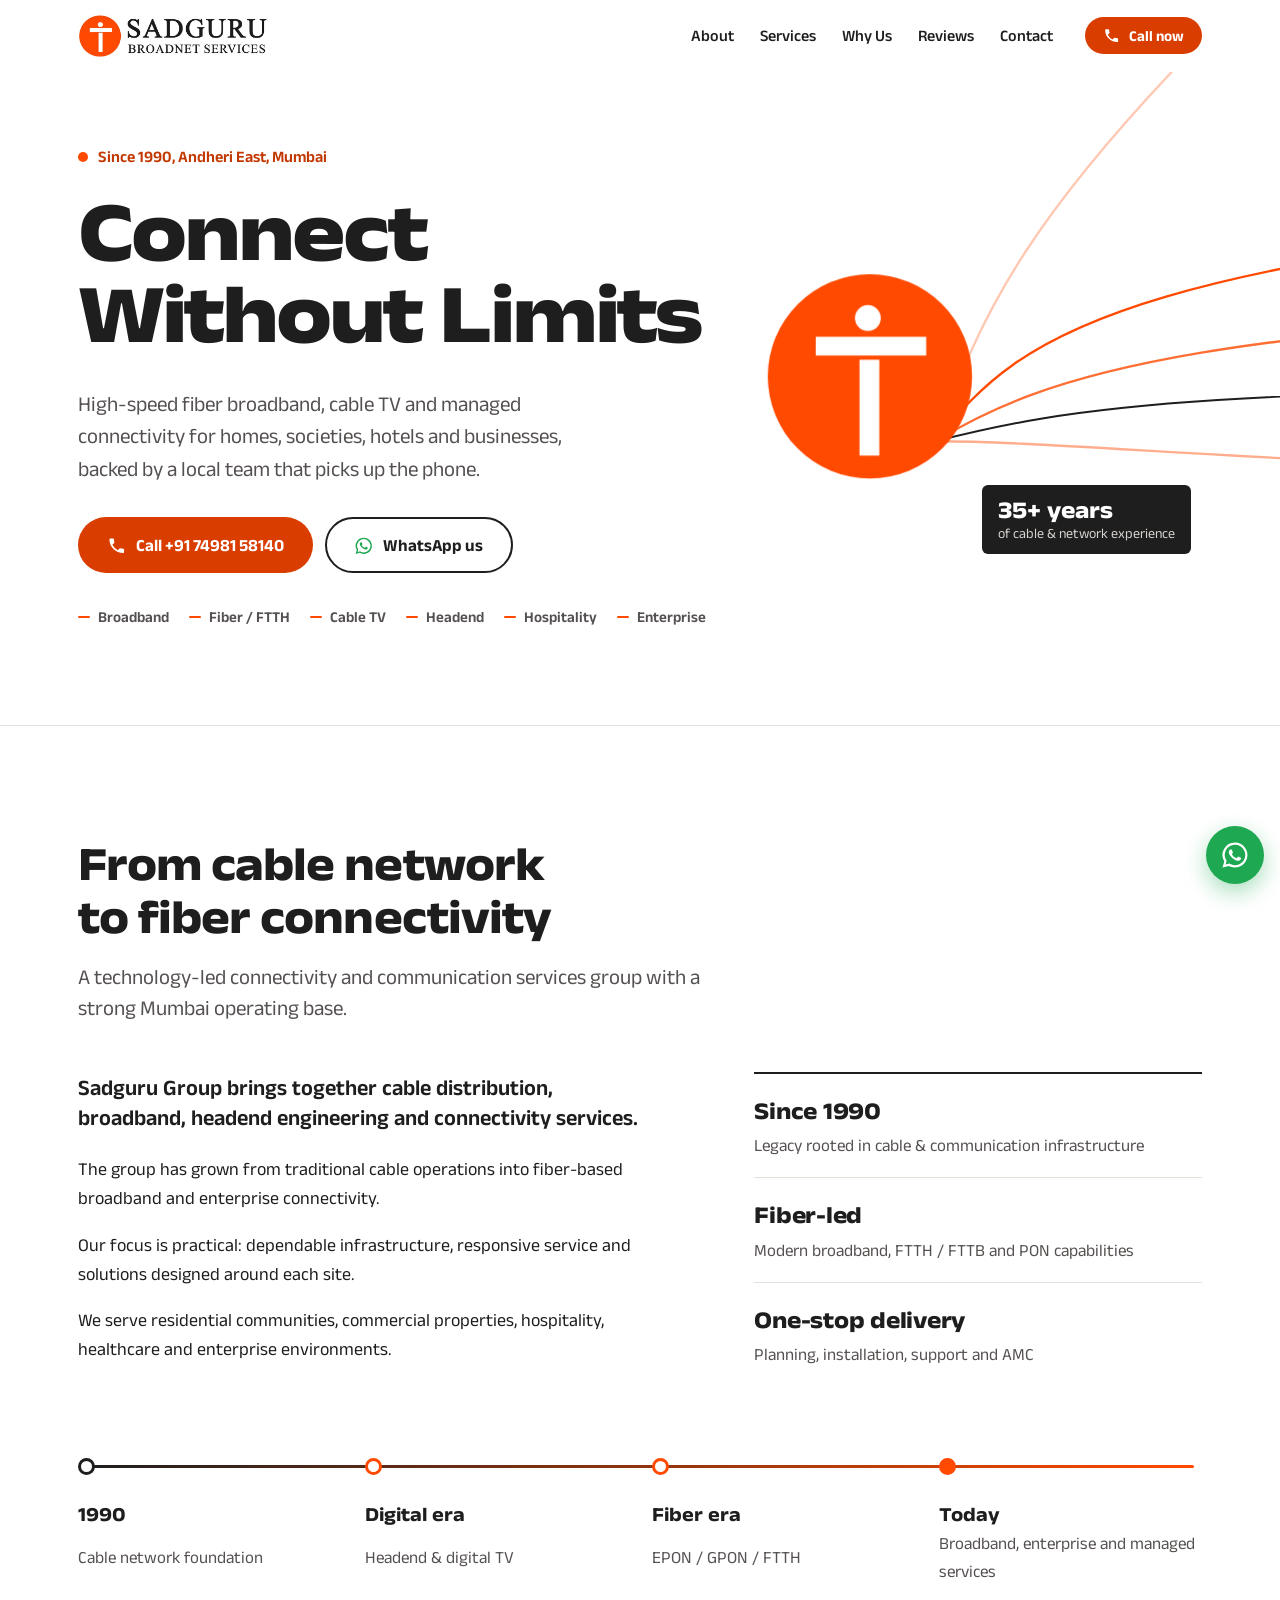
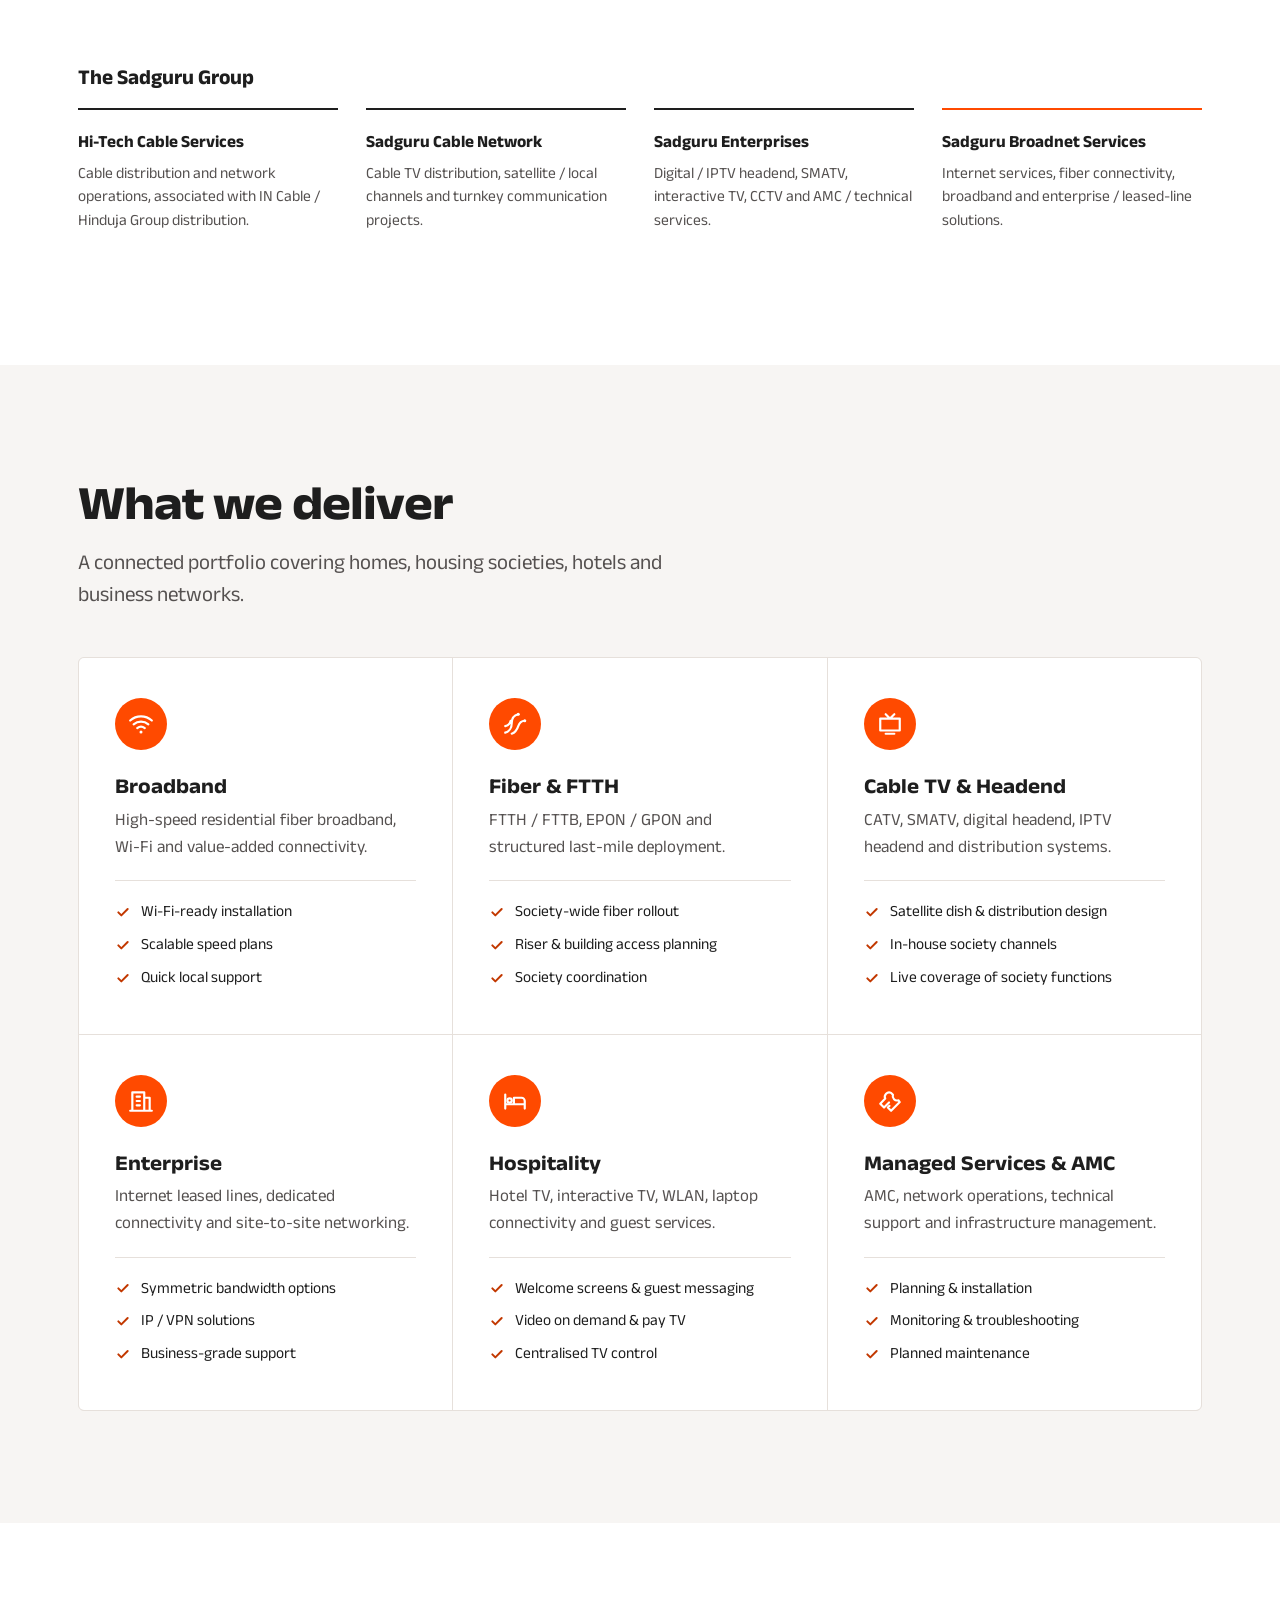
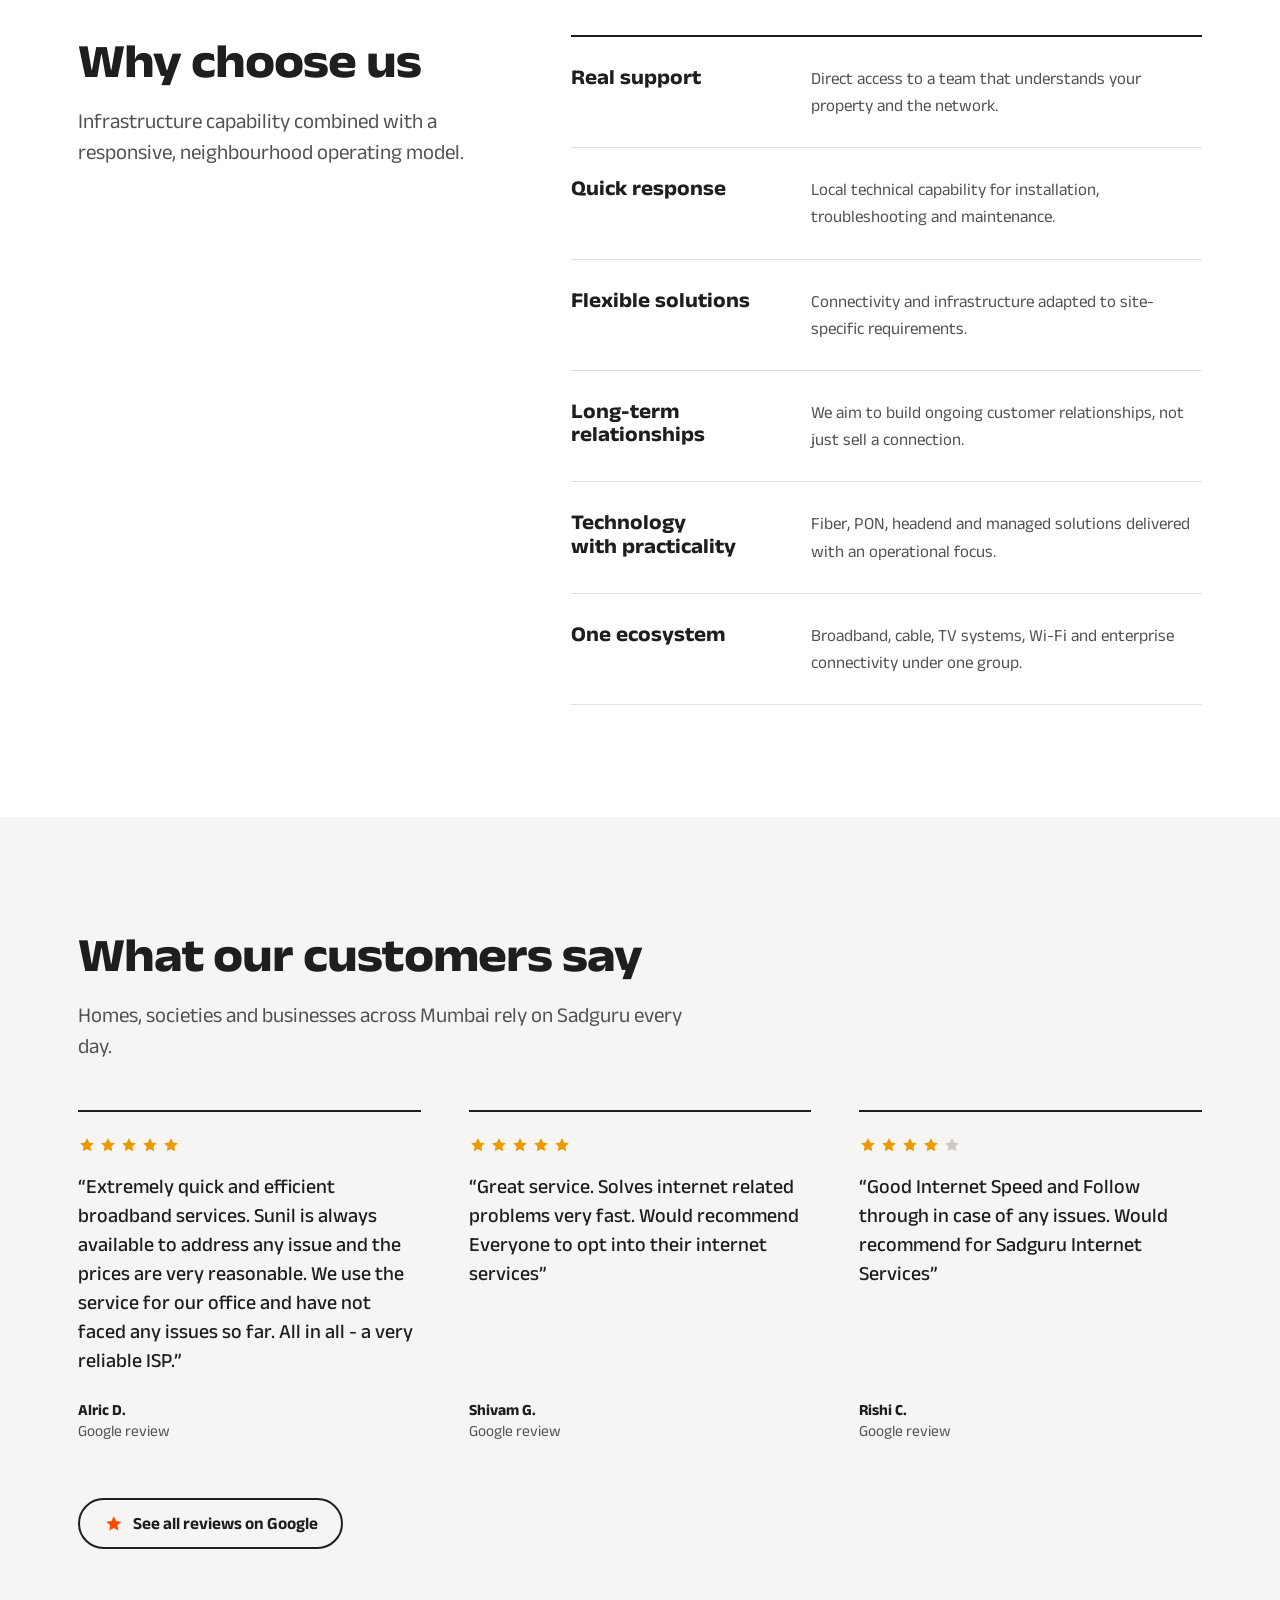
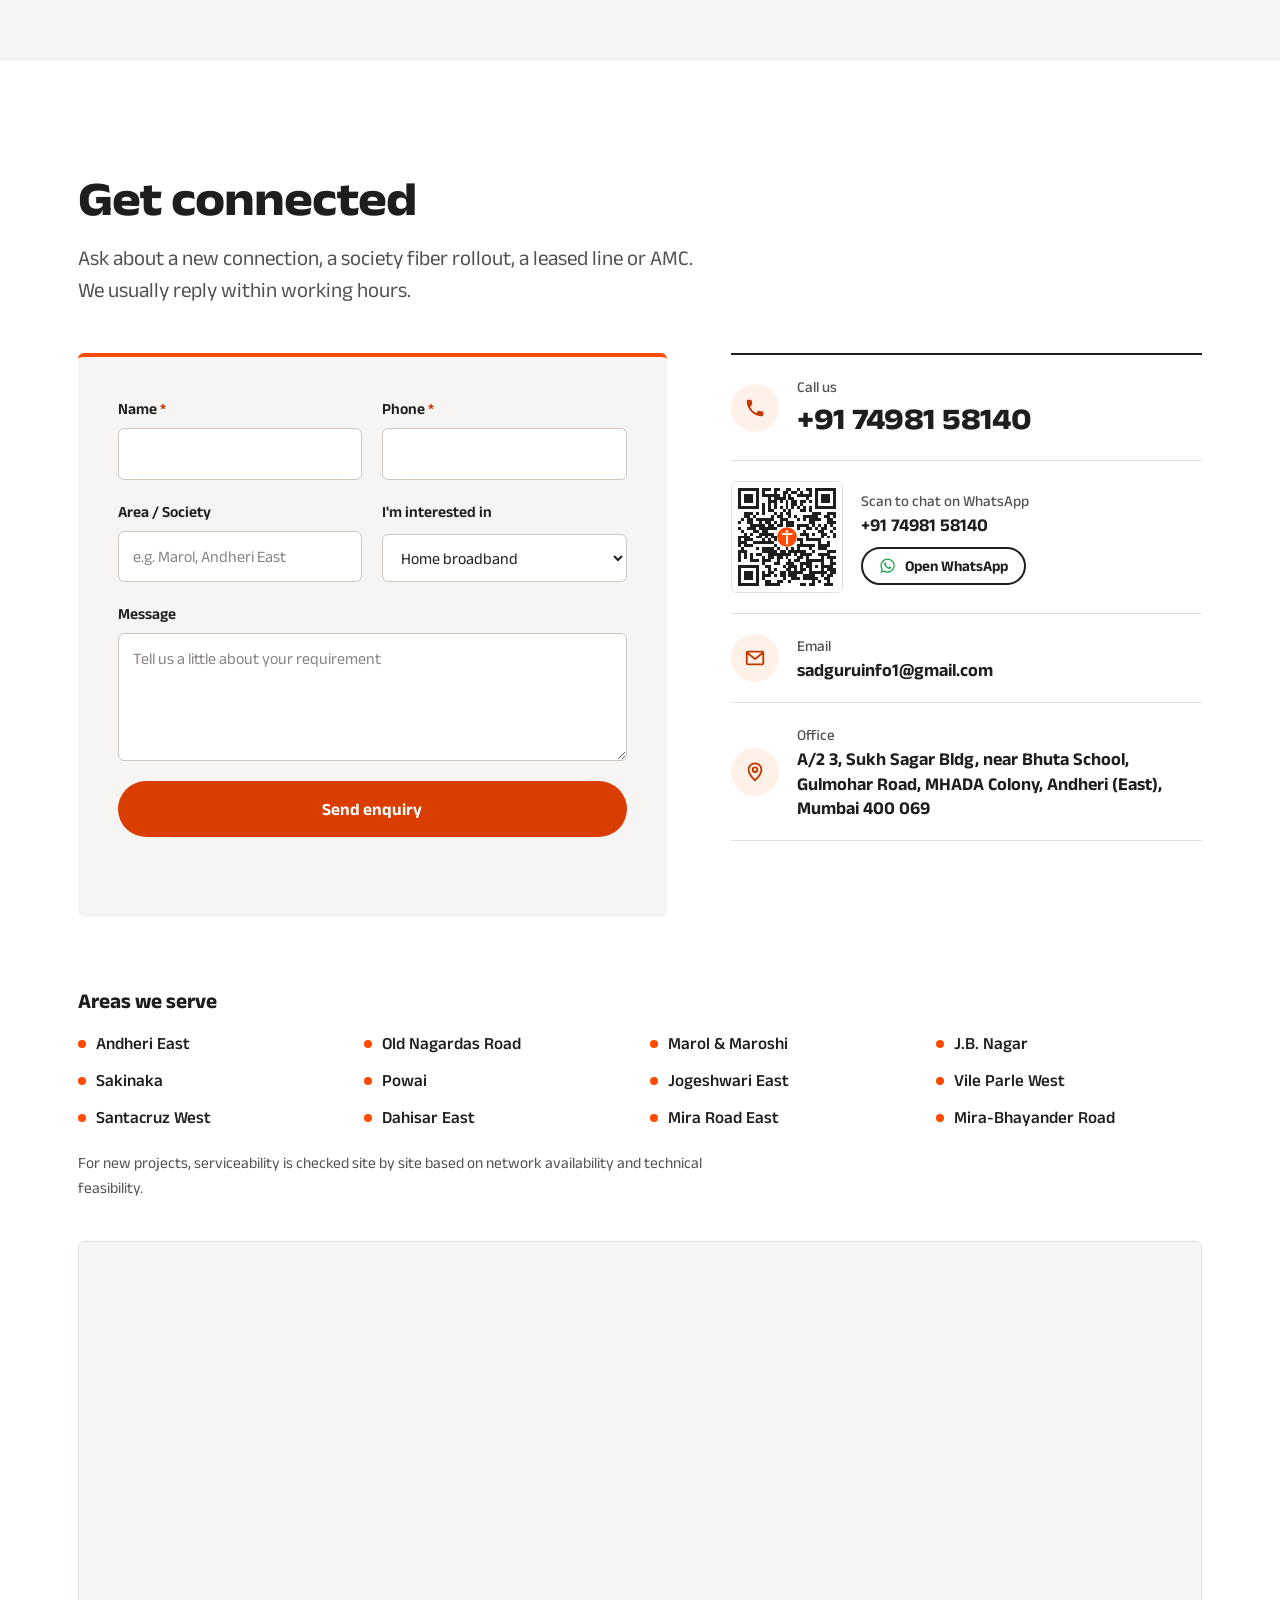
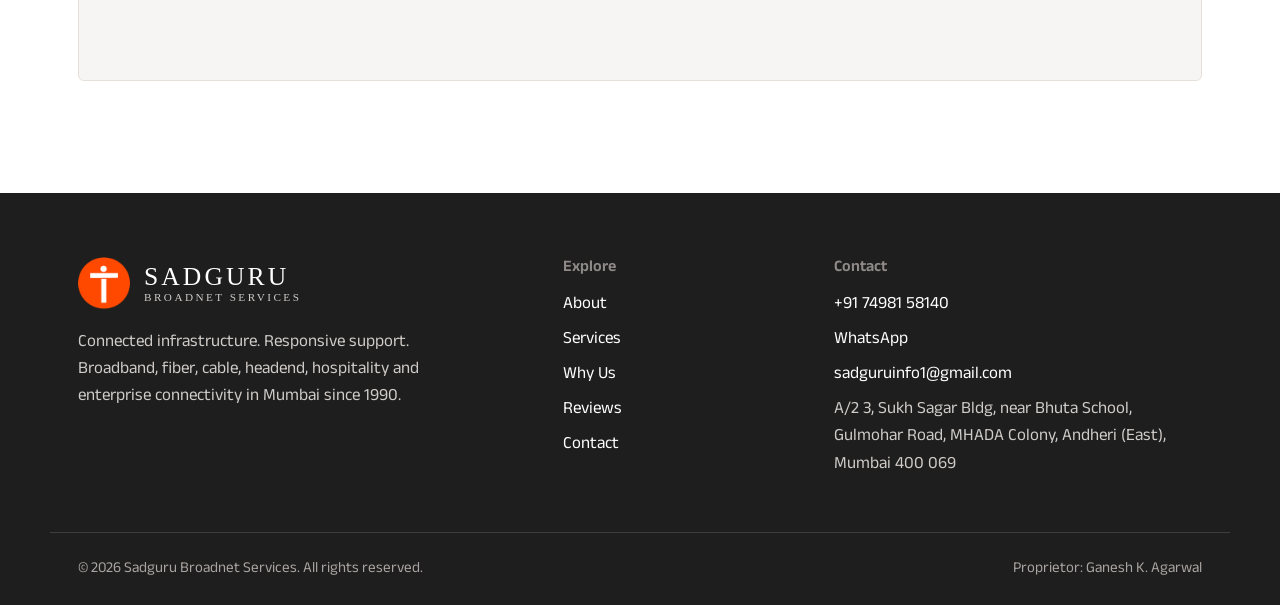
==== commit e8eaa689: "Use Google listing address and map pin for the office Office address is now A/2 3, Sukh Sagar Bldg, " ====
--- a/index.html
+++ b/index.html
@@ -60,7 +60,7 @@
     "founder": { "@type": "Person", "name": "Ganesh K. Agarwal" },
     "address": {
       "@type": "PostalAddress",
-      "streetAddress": "4, Sagar Apartment, Old Nagardas Road, Andheri (East)",
+      "streetAddress": "A/2 3, Sukh Sagar Bldg, near Bhuta School, Gulmohar Road, MHADA Colony, Andheri (East)",
       "addressLocality": "Mumbai",
       "addressRegion": "Maharashtra",
       "postalCode": "400069",
@@ -456,9 +456,9 @@
               <span><small>Email</small><strong>sadguruinfo1@gmail.com</strong></span>
             </a>
 
-            <a class="info-row" href="https://www.google.com/maps/search/?api=1&amp;query=Old%20Nagardas%20Road%2C%20Andheri%20East%2C%20Mumbai%2C%20Maharashtra%20400069" target="_blank" rel="noopener">
+            <a class="info-row" href="https://www.google.com/maps/search/?api=1&amp;query=SADGURU%20BROADNET%20SERVICES%20Internet%20Service%20Provider%20Gulmohar%20Road%20Andheri%20East" target="_blank" rel="noopener">
               <span class="info-icon"><svg aria-hidden="true"><use href="#i-pin"/></svg></span>
-              <span><small>Office</small><strong>4, Sagar Apartment, Old Nagardas Road, Andheri (East), Mumbai 400 069</strong></span>
+              <span><small>Office</small><strong>A/2 3, Sukh Sagar Bldg, near Bhuta School, Gulmohar Road, MHADA Colony, Andheri (East), Mumbai 400 069</strong></span>
             </a>
           </div>
         </div>
@@ -474,13 +474,11 @@
           <p class="note">For new projects, serviceability is checked site by site based on network availability and technical feasibility.</p>
         </div>
 
-        <!-- Google Map (no API key needed; loads lazily).
-             TODO: the exact "Sagar Apartment" address geocodes to Andheri WEST, so the map
-             points at Old Nagardas Road instead. Swap in your Google Business Profile embed
-             (Maps > Share > Embed a map) once the listing exists. -->
+        <!-- Google Map (no API key needed; loads lazily). Searches for the Google listing by
+             name, so the pin follows the listing if the business updates it on Google. -->
         <div class="map">
-          <iframe title="Map showing Sadguru Broadnet Services office, Andheri East"
-                  src="https://maps.google.com/maps?q=Old%20Nagardas%20Road%2C%20Andheri%20East%2C%20Mumbai%2C%20Maharashtra%20400069&amp;z=16&amp;output=embed"
+          <iframe title="Map showing Sadguru Broadnet Services office, Gulmohar Road"
+                  src="https://maps.google.com/maps?q=SADGURU%20BROADNET%20SERVICES%20Internet%20Service%20Provider%20Gulmohar%20Road%20Andheri%20East&amp;z=16&amp;output=embed"
                   loading="lazy" referrerpolicy="no-referrer-when-downgrade" allowfullscreen></iframe>
         </div>
       </div>
@@ -517,7 +515,7 @@
           <li><a href="tel:+917498158140">+91 74981 58140</a></li>
           <li><a href="https://wa.me/917498158140" target="_blank" rel="noopener">WhatsApp</a></li>
           <li><a href="mailto:sadguruinfo1@gmail.com">sadguruinfo1@gmail.com</a></li>
-          <li>4, Sagar Apartment, Old Nagardas Road, Andheri (East), Mumbai 400 069</li>
+          <li>A/2 3, Sukh Sagar Bldg, near Bhuta School, Gulmohar Road, MHADA Colony, Andheri (East), Mumbai 400 069</li>
         </ul>
       </div>
     </div>
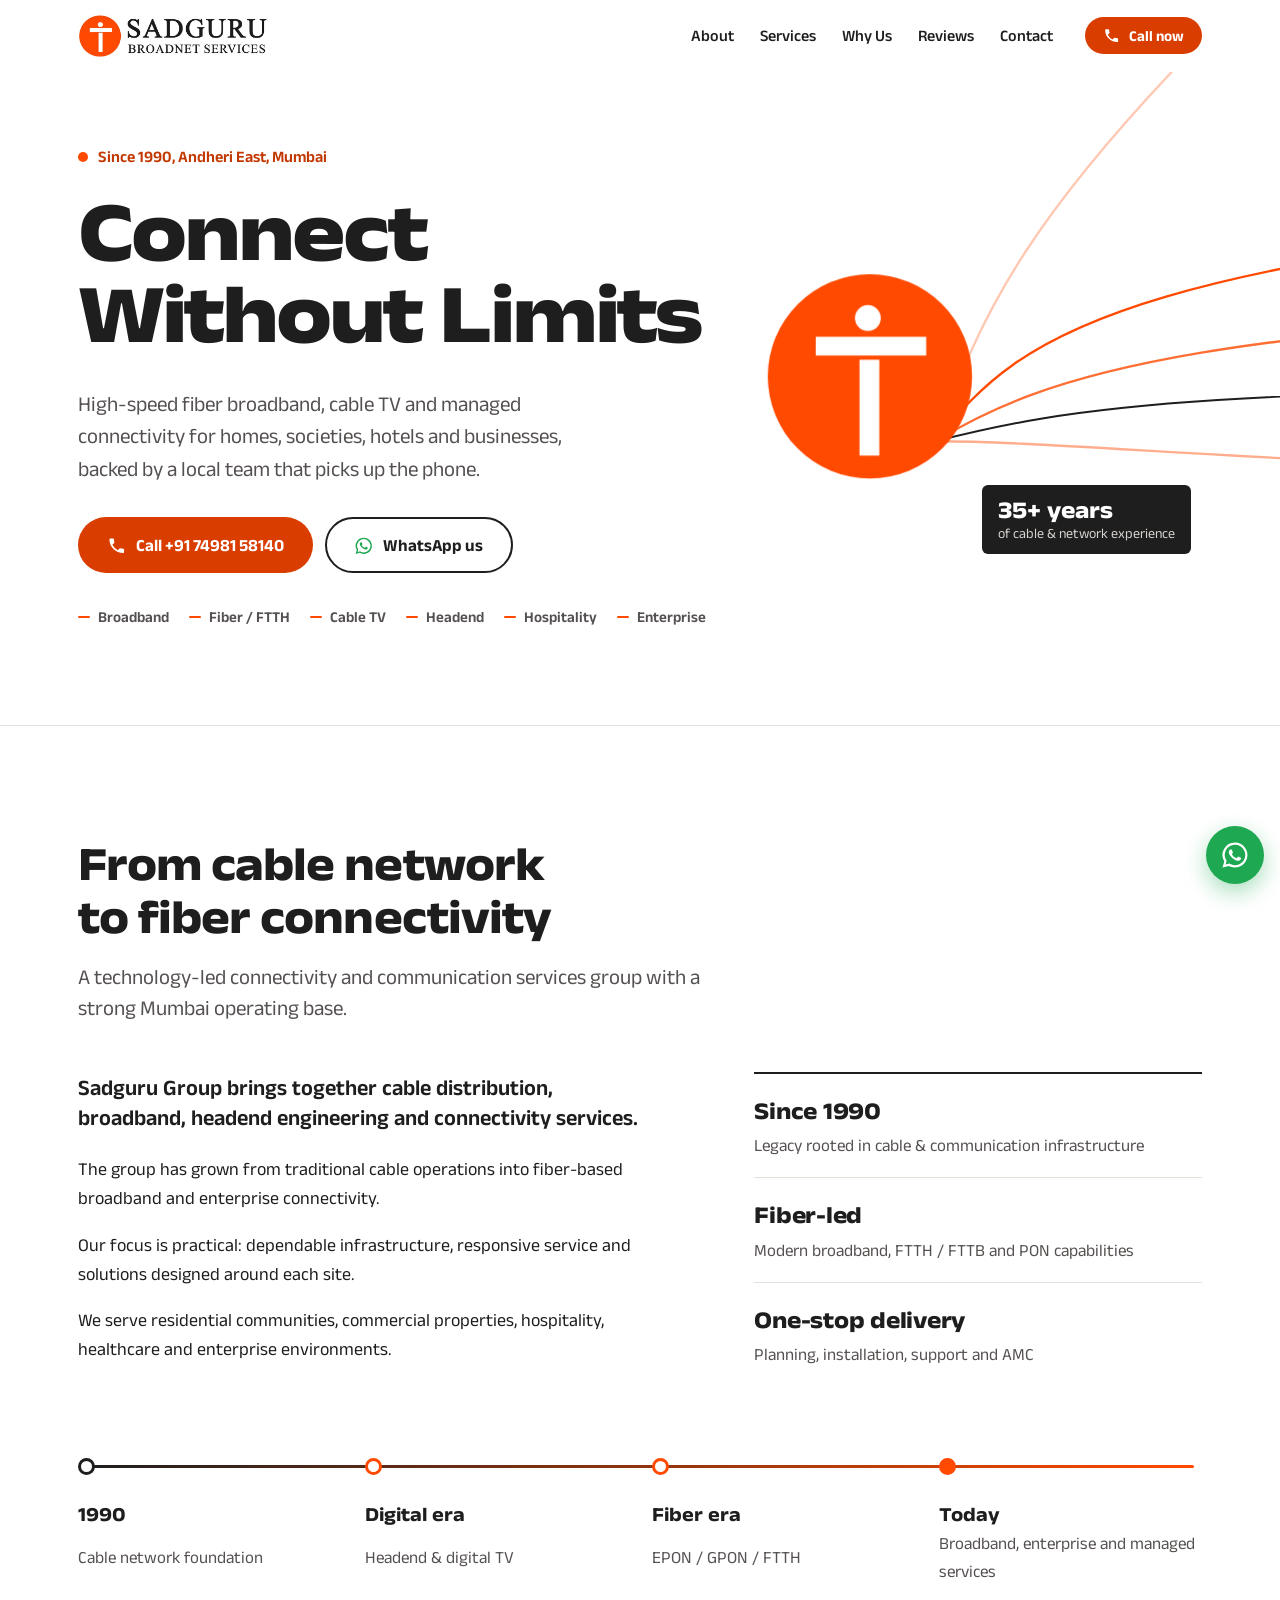
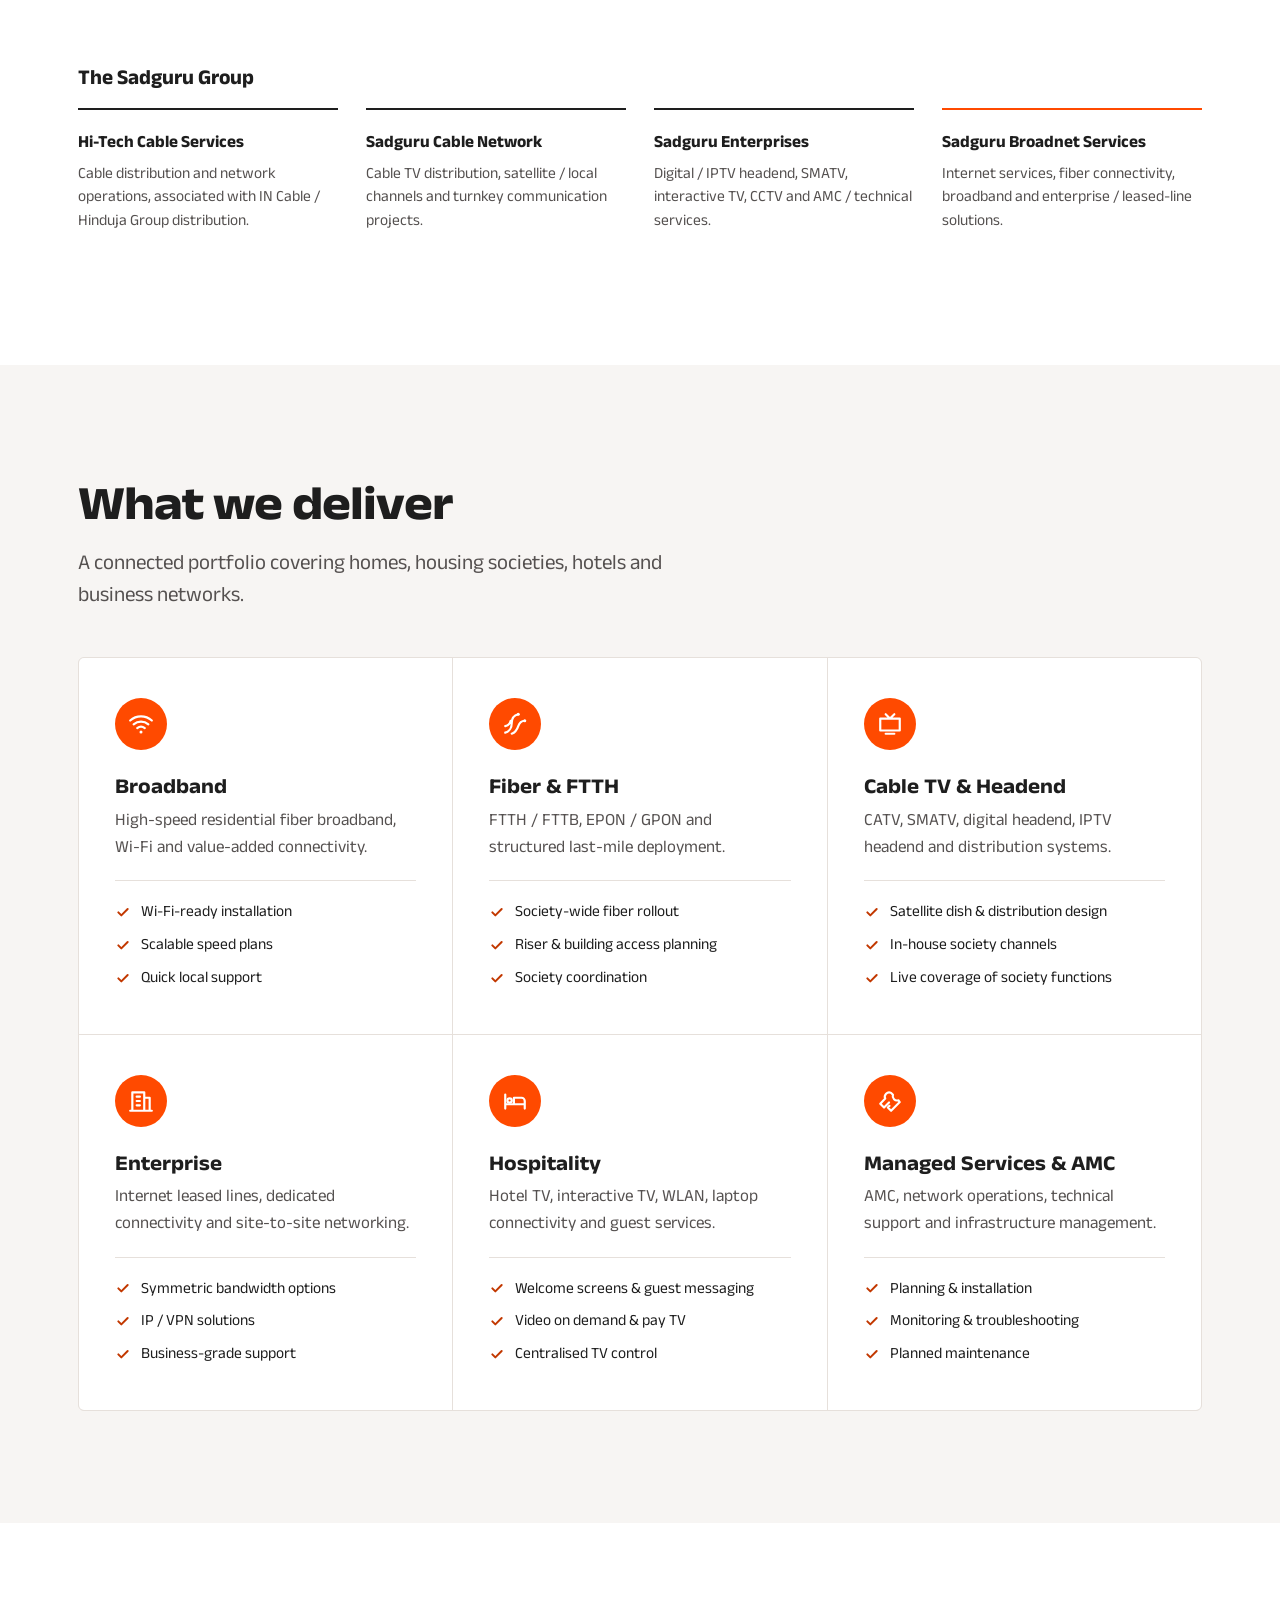
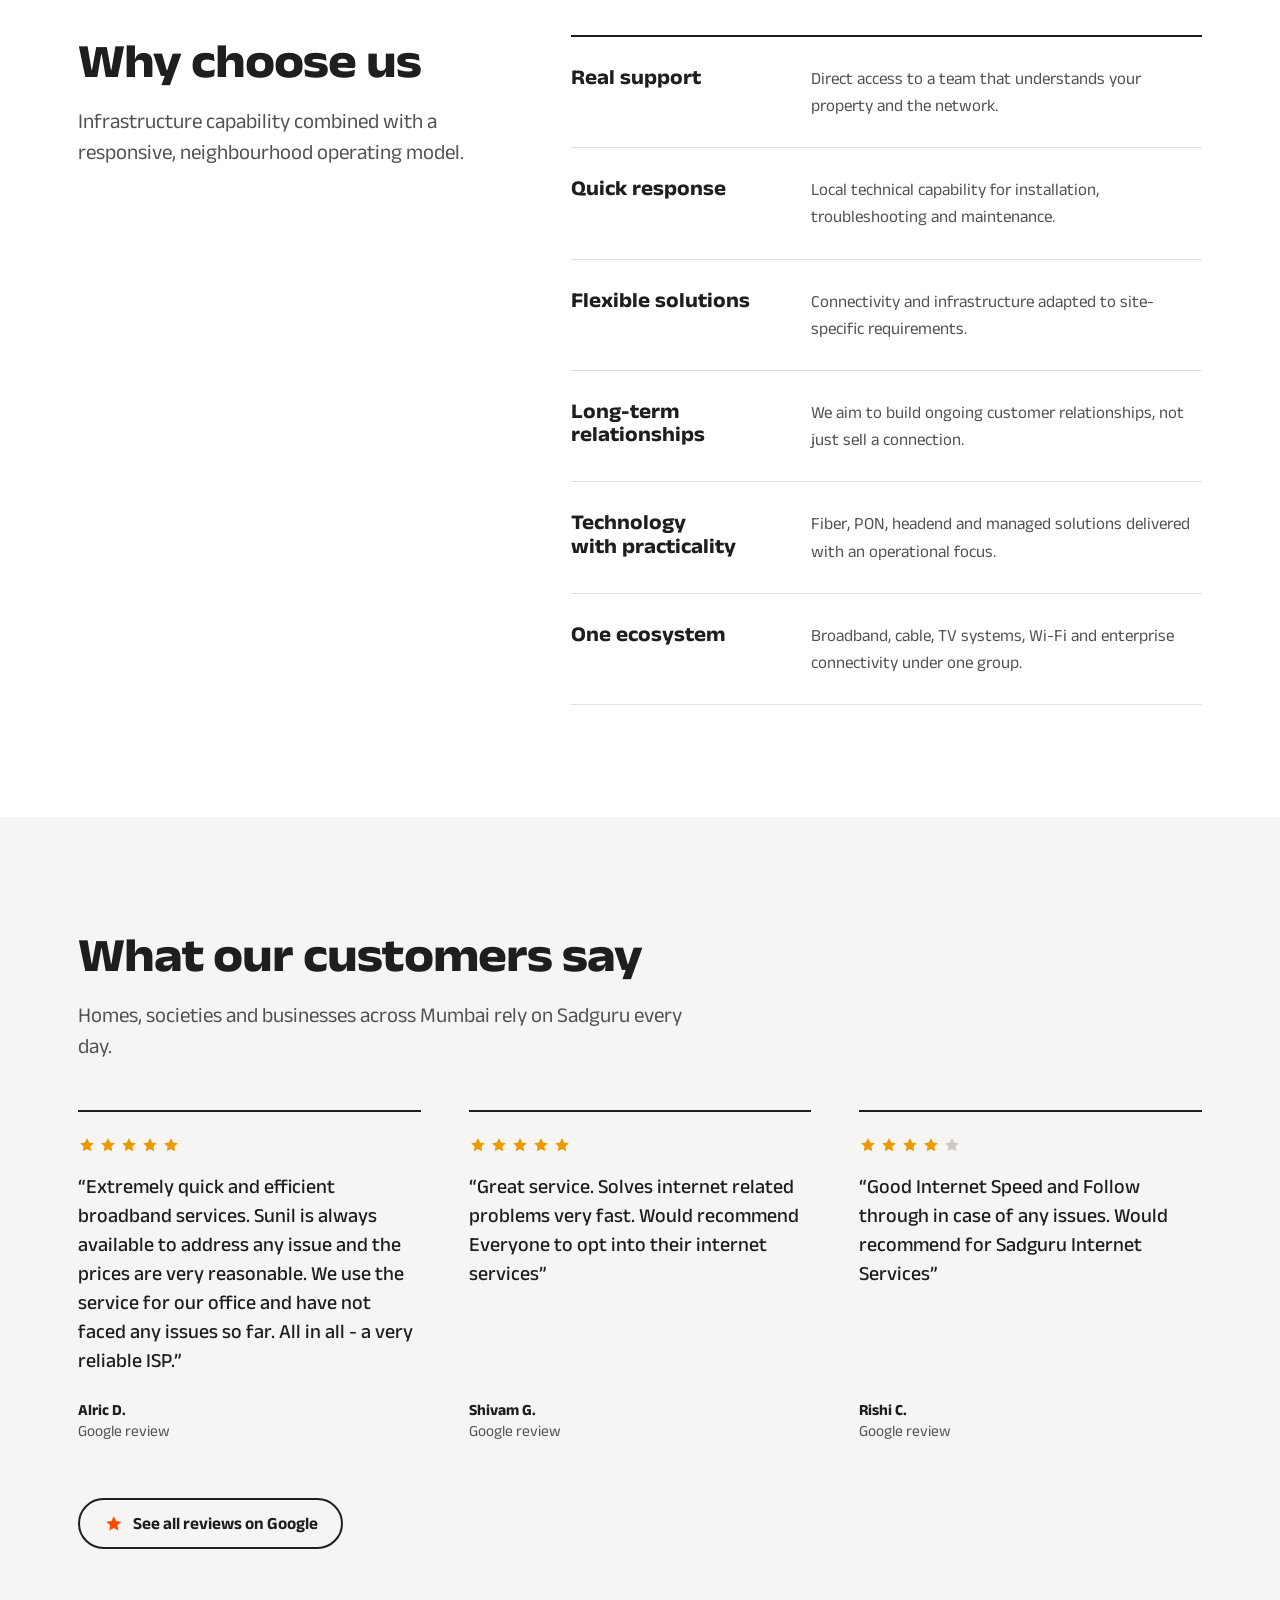
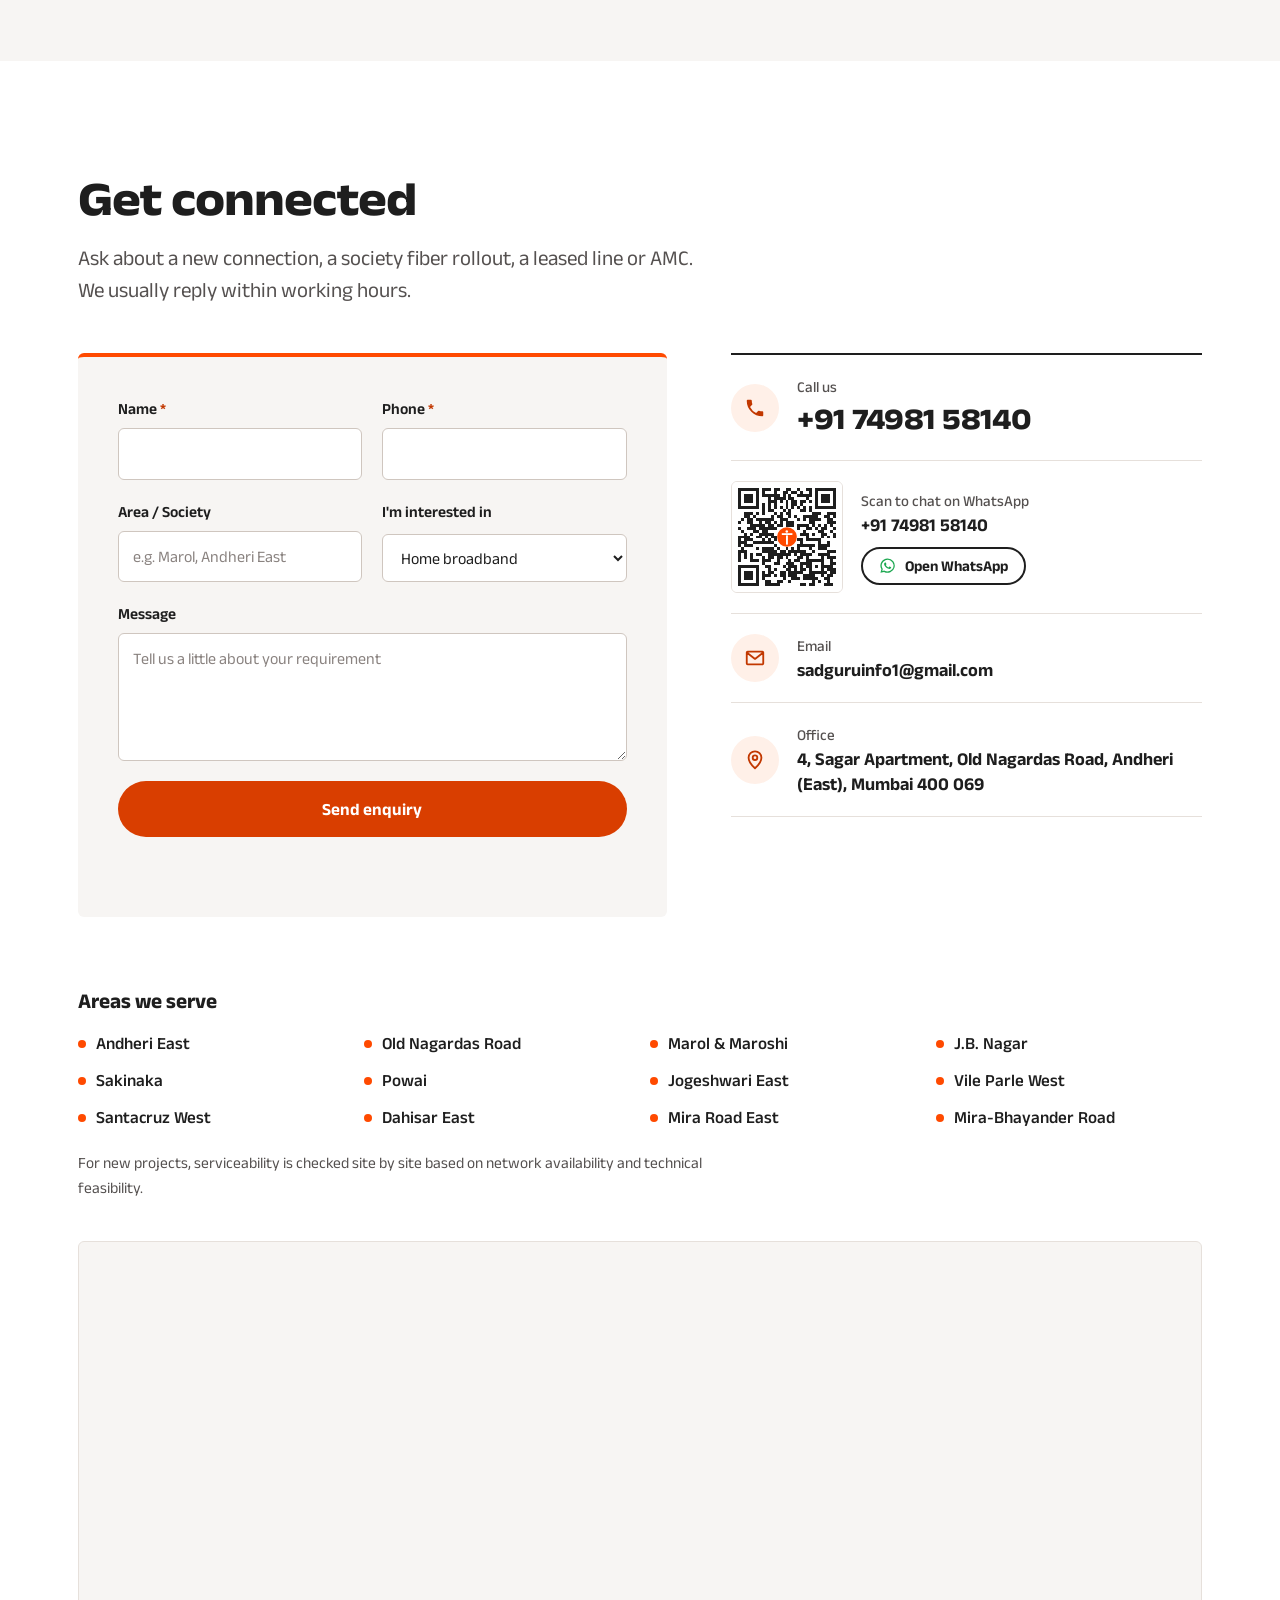
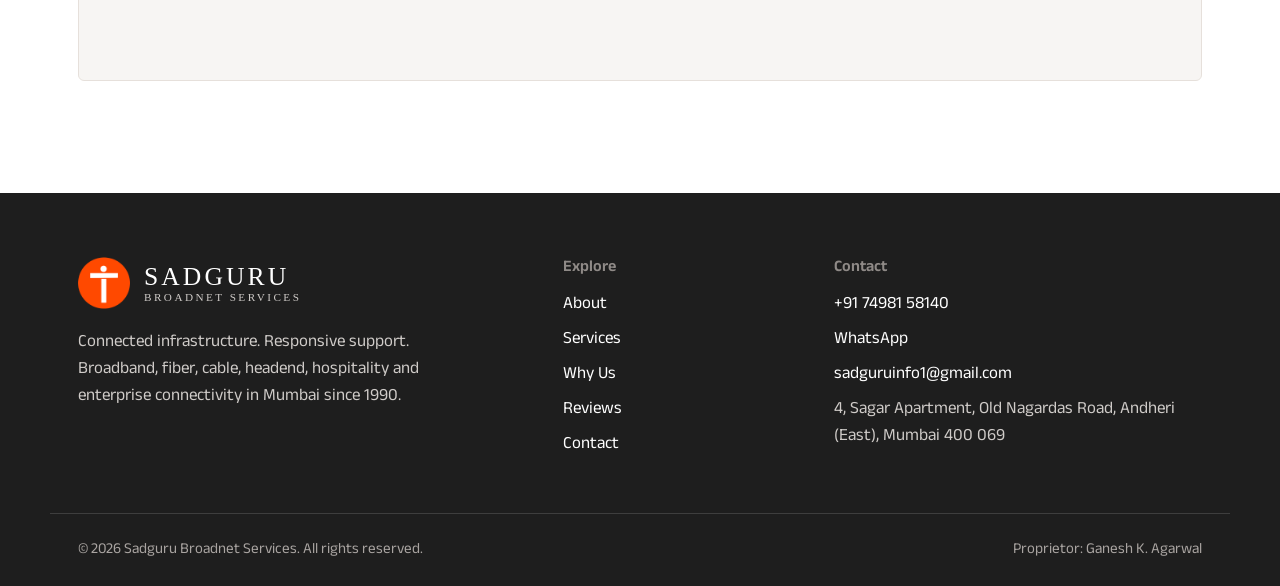
==== commit 606e4444: "Restore Old Nagardas Road office address Reverts e8eaa68. The correct office is 4, Sagar Apartment, " ====
--- a/index.html
+++ b/index.html
@@ -60,7 +60,7 @@
     "founder": { "@type": "Person", "name": "Ganesh K. Agarwal" },
     "address": {
       "@type": "PostalAddress",
-      "streetAddress": "A/2 3, Sukh Sagar Bldg, near Bhuta School, Gulmohar Road, MHADA Colony, Andheri (East)",
+      "streetAddress": "4, Sagar Apartment, Old Nagardas Road, Andheri (East)",
       "addressLocality": "Mumbai",
       "addressRegion": "Maharashtra",
       "postalCode": "400069",
@@ -366,7 +366,7 @@
 
         <p class="reviews-more">
           <!-- Opens the Google Maps listing (all reviews) -->
-          <a class="btn btn-outline" href="https://www.google.com/maps/search/?api=1&amp;query=SADGURU%20BROADNET%20SERVICES%20Internet%20Service%20Provider%20Gulmohar%20Road%20Andheri%20East" target="_blank" rel="noopener">
+          <a class="btn btn-outline" href="https://www.google.com/maps/search/?api=1&amp;query=SADGURU%20BROADNET%20SERVICES%20Internet%20Service%20Provider%20Andheri%20East%20Mumbai" target="_blank" rel="noopener">
             <svg class="icon" aria-hidden="true"><use href="#i-star"/></svg> See all reviews on Google
           </a>
         </p>
@@ -456,9 +456,9 @@
               <span><small>Email</small><strong>sadguruinfo1@gmail.com</strong></span>
             </a>
 
-            <a class="info-row" href="https://www.google.com/maps/search/?api=1&amp;query=SADGURU%20BROADNET%20SERVICES%20Internet%20Service%20Provider%20Gulmohar%20Road%20Andheri%20East" target="_blank" rel="noopener">
+            <a class="info-row" href="https://www.google.com/maps/search/?api=1&amp;query=Old%20Nagardas%20Road%2C%20Andheri%20East%2C%20Mumbai%2C%20Maharashtra%20400069" target="_blank" rel="noopener">
               <span class="info-icon"><svg aria-hidden="true"><use href="#i-pin"/></svg></span>
-              <span><small>Office</small><strong>A/2 3, Sukh Sagar Bldg, near Bhuta School, Gulmohar Road, MHADA Colony, Andheri (East), Mumbai 400 069</strong></span>
+              <span><small>Office</small><strong>4, Sagar Apartment, Old Nagardas Road, Andheri (East), Mumbai 400 069</strong></span>
             </a>
           </div>
         </div>
@@ -474,11 +474,15 @@
           <p class="note">For new projects, serviceability is checked site by site based on network availability and technical feasibility.</p>
         </div>
 
-        <!-- Google Map (no API key needed; loads lazily). Searches for the Google listing by
-             name, so the pin follows the listing if the business updates it on Google. -->
+        <!-- Google Map (no API key needed; loads lazily).
+             Points at Old Nagardas Road: Google can't find "Sagar Apartment" itself, and the
+             Google Business listing currently shows a wrong (Gulmohar Road) address.
+             TODO: once the listing is corrected to Old Nagardas Road, change q= below to
+             SADGURU%20BROADNET%20SERVICES%20Internet%20Service%20Provider%20Andheri%20East%20Mumbai
+             so the map shows the business card and rating. -->
         <div class="map">
-          <iframe title="Map showing Sadguru Broadnet Services office, Gulmohar Road"
-                  src="https://maps.google.com/maps?q=SADGURU%20BROADNET%20SERVICES%20Internet%20Service%20Provider%20Gulmohar%20Road%20Andheri%20East&amp;z=16&amp;output=embed"
+          <iframe title="Map showing Sadguru Broadnet Services office, Andheri East"
+                  src="https://maps.google.com/maps?q=Old%20Nagardas%20Road%2C%20Andheri%20East%2C%20Mumbai%2C%20Maharashtra%20400069&amp;z=16&amp;output=embed"
                   loading="lazy" referrerpolicy="no-referrer-when-downgrade" allowfullscreen></iframe>
         </div>
       </div>
@@ -515,7 +519,7 @@
           <li><a href="tel:+917498158140">+91 74981 58140</a></li>
           <li><a href="https://wa.me/917498158140" target="_blank" rel="noopener">WhatsApp</a></li>
           <li><a href="mailto:sadguruinfo1@gmail.com">sadguruinfo1@gmail.com</a></li>
-          <li>A/2 3, Sukh Sagar Bldg, near Bhuta School, Gulmohar Road, MHADA Colony, Andheri (East), Mumbai 400 069</li>
+          <li>4, Sagar Apartment, Old Nagardas Road, Andheri (East), Mumbai 400 069</li>
         </ul>
       </div>
     </div>
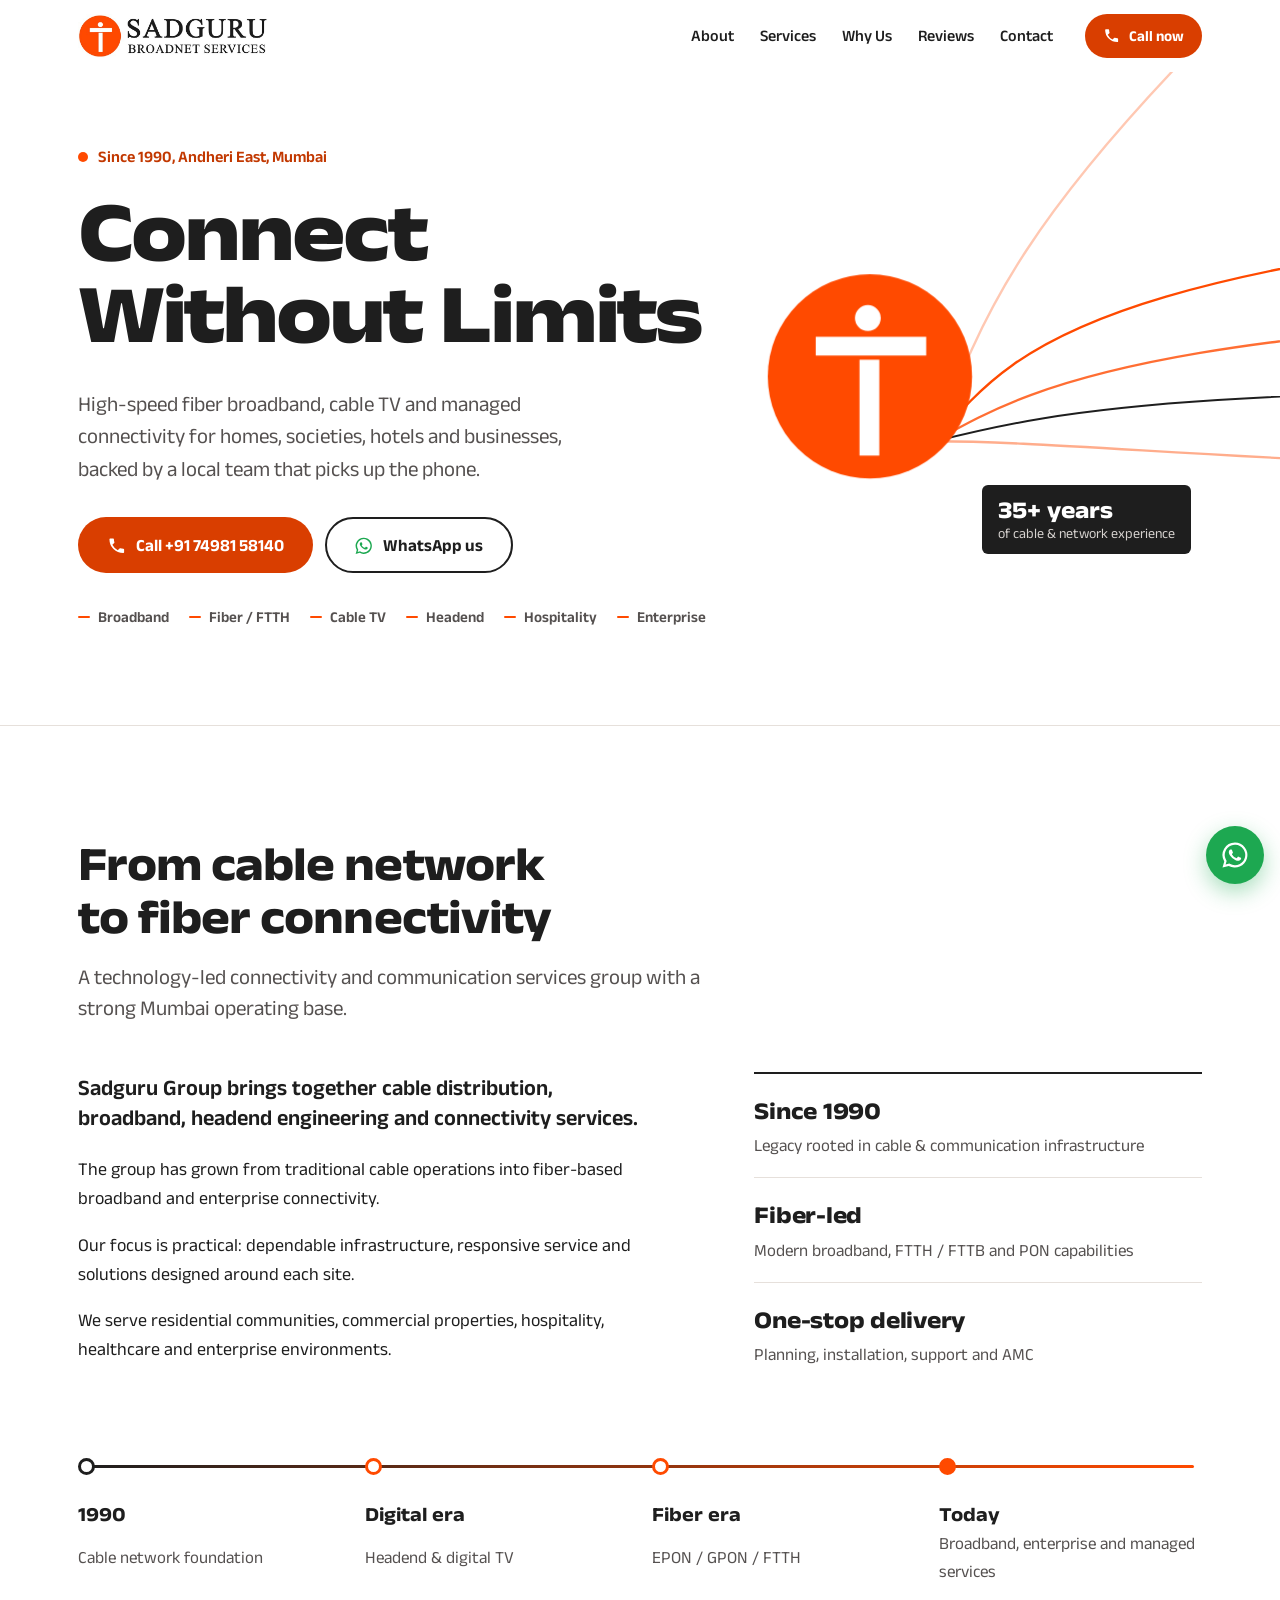
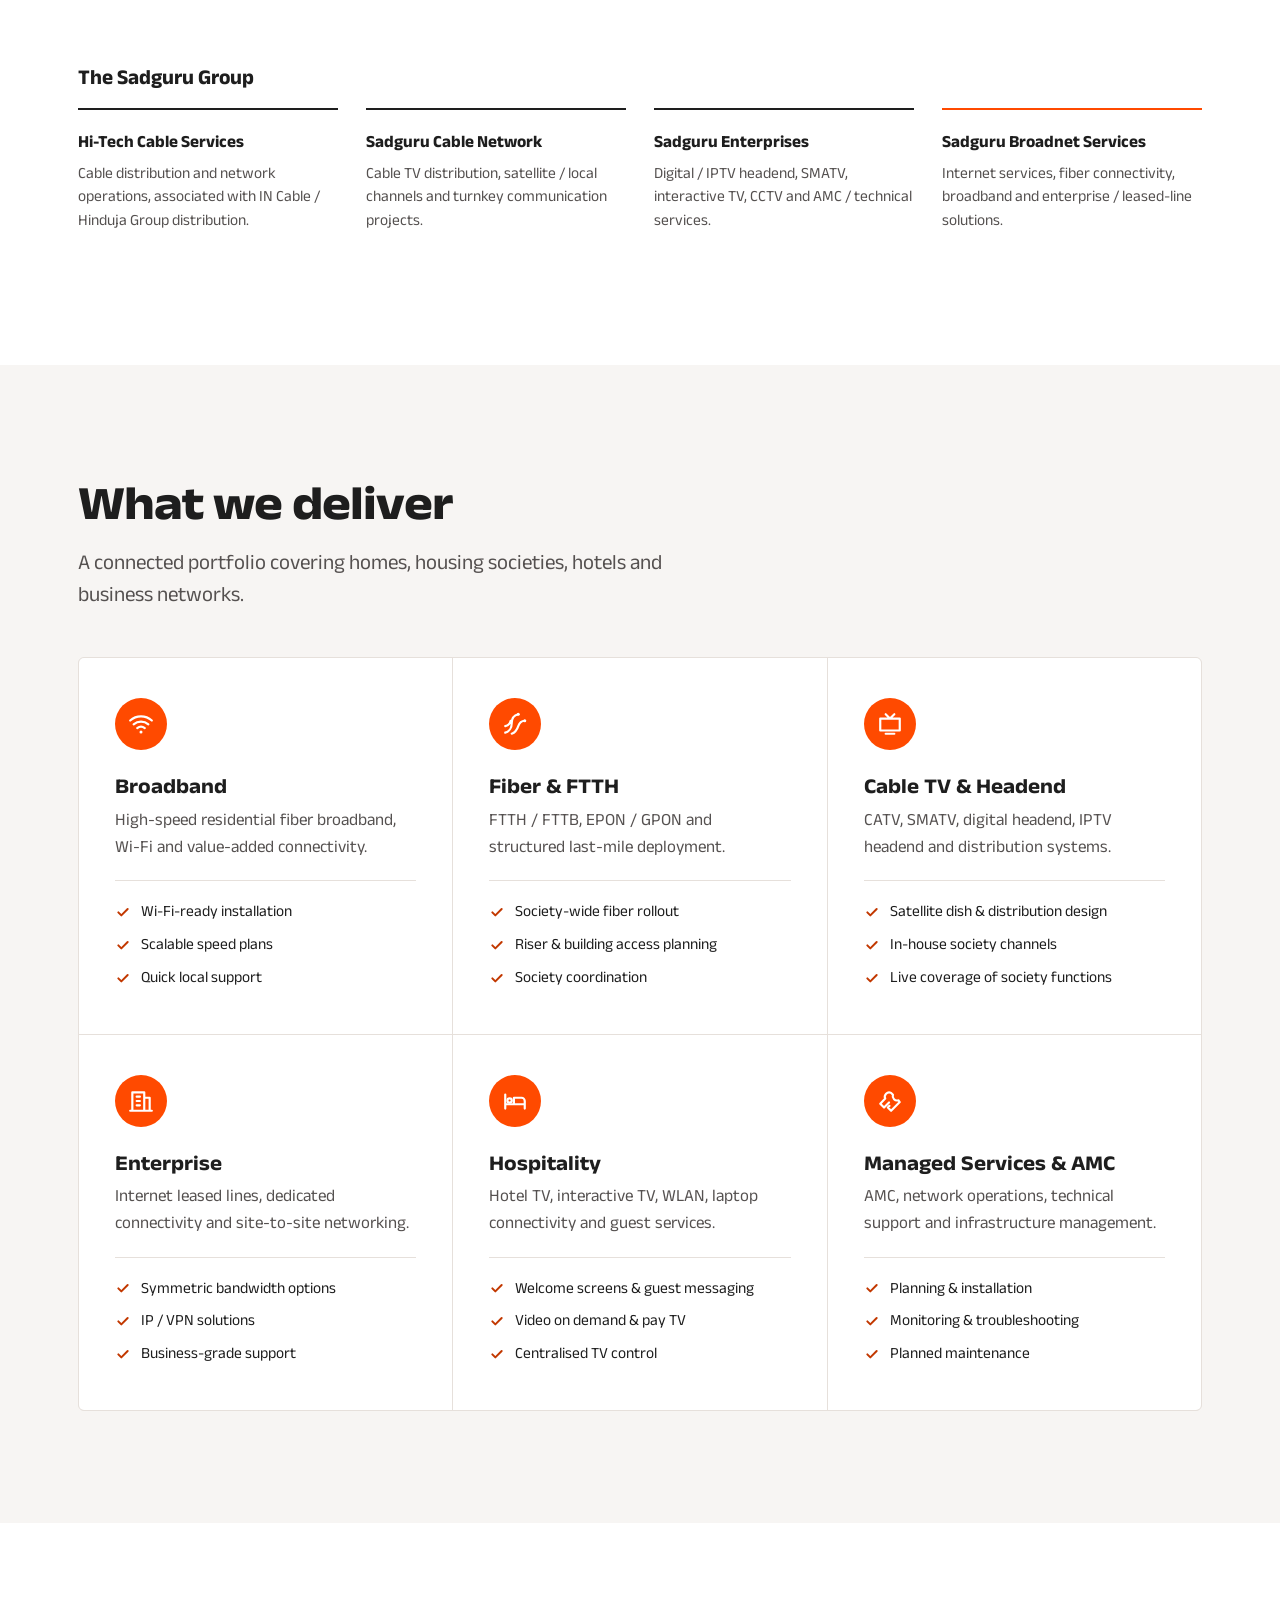
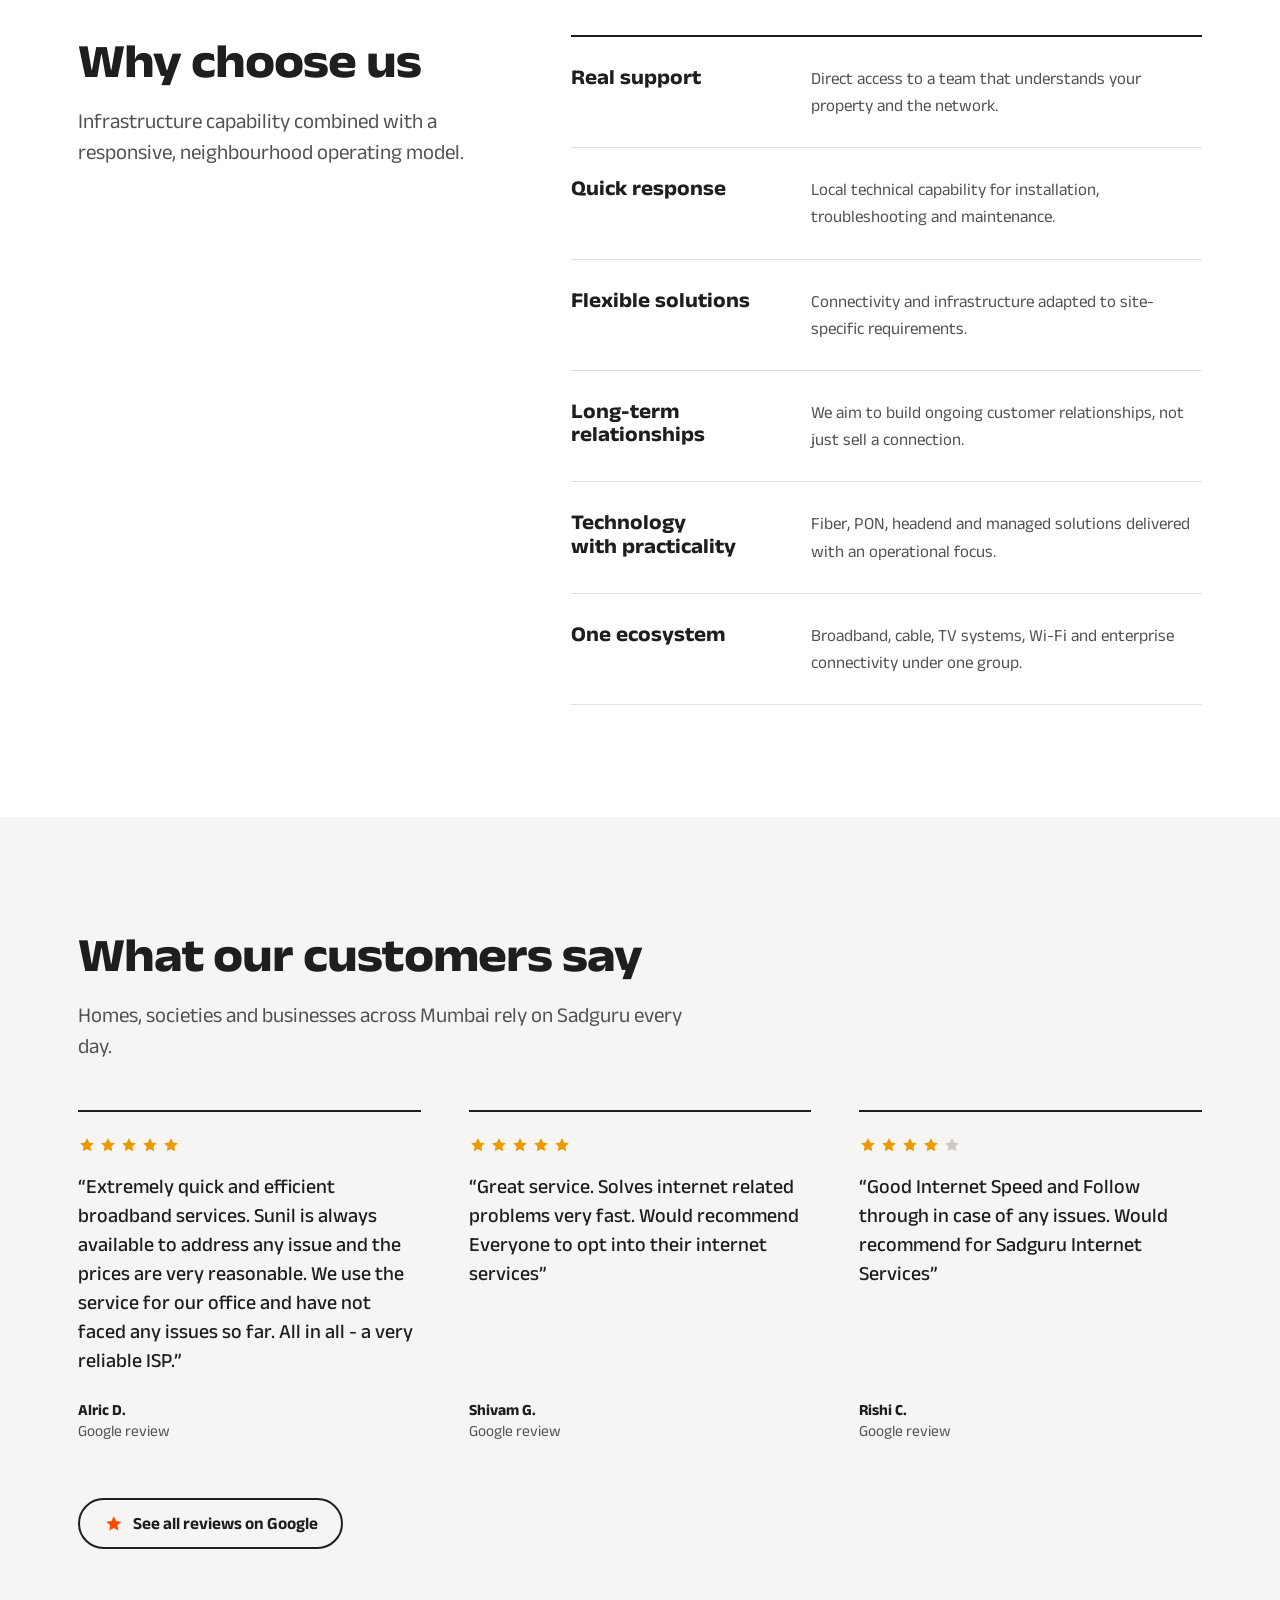
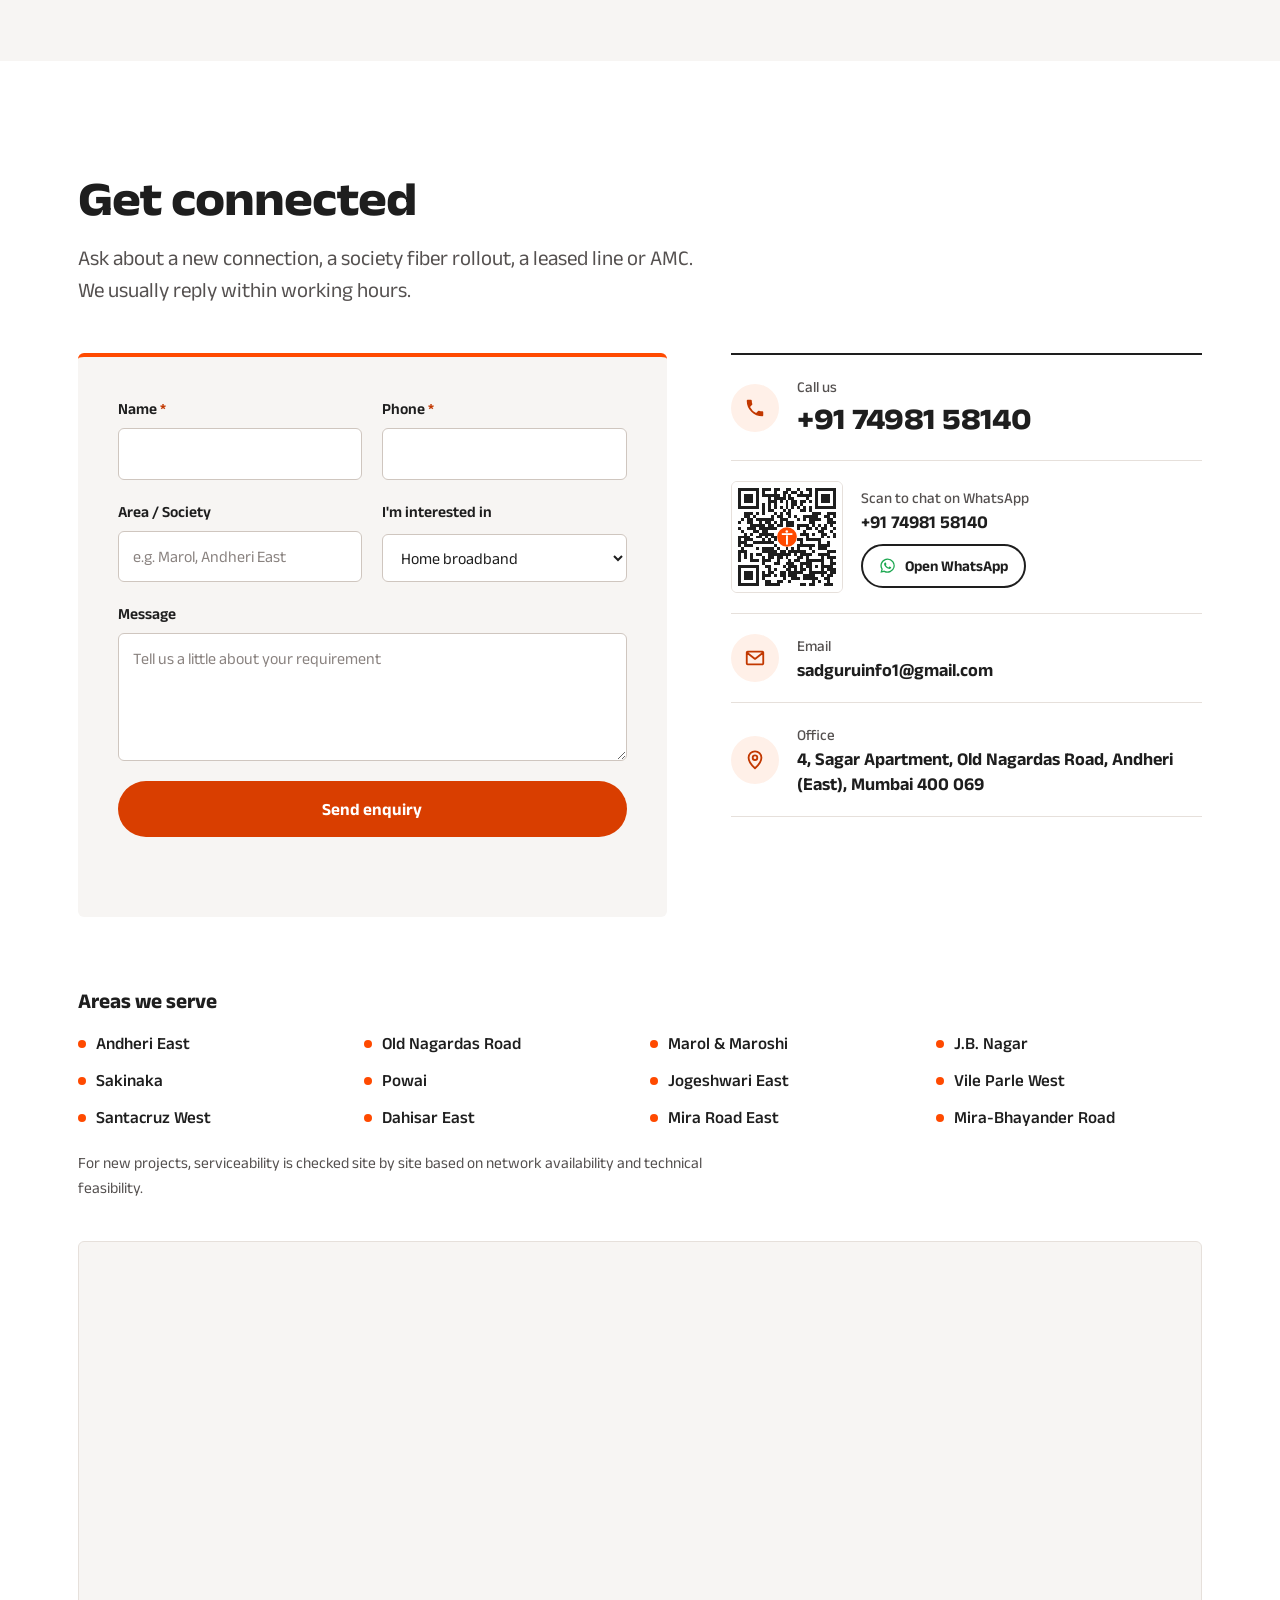
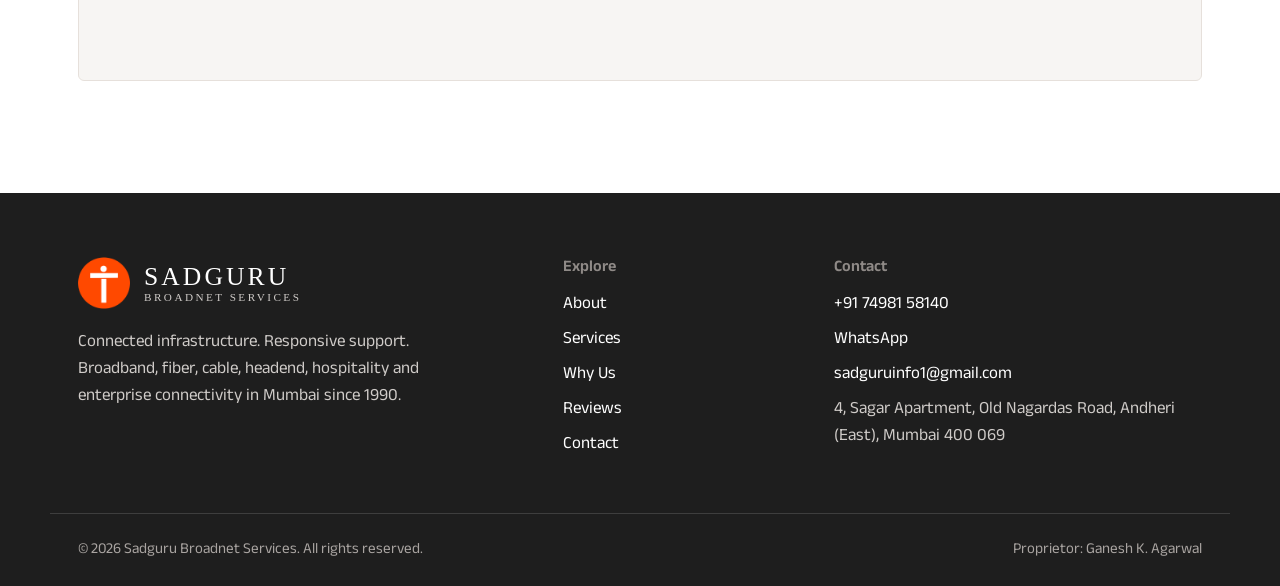
==== commit 9357da41: "Make small buttons a 44px tap target "Open WhatsApp" (contact section) and "Call now" (header/menu) " ====
--- a/index.html
+++ b/index.html
@@ -40,8 +40,19 @@
   <link rel="stylesheet" href="https://fonts.googleapis.com/css2?family=Anek+Latin:wdth,wght@75..125,300..800&amp;display=swap">
 
   <!-- ===== Styles & scripts (no frameworks) ===== -->
+  <!-- Runs before first paint: transitions stay off until the page has loaded, so a
+       refresh part-way down the page doesn't animate the header border or nav underline
+       into place. (The hero intro is a CSS animation and is unaffected.) -->
+  <script>
+    (function (d) {
+      d.classList.add('is-loading');
+      addEventListener('load', function () {
+        setTimeout(function () { d.classList.remove('is-loading'); }, 50);
+      });
+    })(document.documentElement);
+  </script>
   <link rel="preload" href="images/logo.jpg" as="image">
-  <link rel="stylesheet" href="css/styles.css?v=4">
+  <link rel="stylesheet" href="css/styles.css?v=7">
   <script src="js/main.js?v=3" defer></script>
 
   <!-- ===== Structured data for Google (local business) ===== -->
@@ -154,12 +165,16 @@
             <path pathLength="1" style="--i:2" d="M220 330 C 380 290, 560 250, 1600 270"/>
             <path pathLength="1" style="--i:3" d="M220 330 C 400 330, 620 360, 1600 390"/>
             <path pathLength="1" style="--i:4" d="M220 330 C 280 170, 330 40, 640 -260"/>
-            <!-- brand disc, same geometry as favicon.svg -->
-            <g class="disc" transform="translate(220 330) scale(2.653) translate(-50 -50)">
-              <circle cx="50" cy="50" r="49" fill="#FF4A00"/>
-              <circle cx="49" cy="22" r="6.2" fill="#fff"/>
-              <rect x="24" y="31" width="53" height="9" fill="#fff"/>
-              <rect x="45" y="42" width="9.5" height="46" fill="#fff"/>
+            <!-- brand disc, same geometry as favicon.svg. The outer <g> only animates (CSS);
+                 the inner <g> only positions it (centre 137.35,247.35, radius 130), so the
+                 two transforms never fight. The strands meet near the disc's lower-right edge. -->
+            <g class="disc">
+              <g transform="translate(137.35 247.35) scale(2.653) translate(-50 -50)">
+                <circle cx="50" cy="50" r="49" fill="#FF4A00"/>
+                <circle cx="49" cy="22" r="6.2" fill="#fff"/>
+                <rect x="24" y="31" width="53" height="9" fill="#fff"/>
+                <rect x="45" y="42" width="9.5" height="46" fill="#fff"/>
+              </g>
             </g>
           </svg>
           <p class="hero-badge">
--- a/css/styles.css
+++ b/css/styles.css
@@ -109,6 +109,9 @@
 
 :focus-visible { outline: 3px solid var(--orange); outline-offset: 3px; border-radius: 4px; }
 
+/* No transitions while the page is still loading (class set in index.html <head>) */
+.is-loading *, .is-loading *::before, .is-loading *::after { transition: none !important; }
+
 @media (prefers-reduced-motion: reduce) {
   html { scroll-behavior: auto; }
   *, *::before, *::after { transition: none !important; animation: none !important; }
@@ -169,7 +172,7 @@
 .btn-outline .icon { color: var(--orange); }
 .btn-outline:hover { background: var(--ink); color: #fff; }
 
-.btn-sm { padding: .55em 1.1em; font-size: .9375rem; }
+.btn-sm { min-height: 44px; padding: .55em 1.1em; font-size: .9375rem; } /* 44px: comfortable tap target */
 .btn-lg { padding: .95em 1.6em; font-size: 1.0625rem; }
 .btn-block { width: 100%; }
 
@@ -318,7 +321,10 @@
   .hero-badge { left: 50%; top: 74%; bottom: auto; } /* tucked against the disc's lower edge */
 }
 
-/* The one orchestrated moment: strands draw out of the disc on load */
+/* The one orchestrated moment: strands draw out of the disc on every load.
+   The disc scales from its own centre; it has no transform attribute of its
+   own (that sits on an inner <g>), so the animation can't move it. */
+.strands .disc { transform-box: fill-box; transform-origin: center; }
 @media (prefers-reduced-motion: no-preference) {
   .strands path {
     stroke-dasharray: 1;
@@ -326,11 +332,11 @@
     animation: draw-strand 1.8s cubic-bezier(.55, 0, .25, 1) forwards;
     animation-delay: calc(.2s + var(--i) * .12s);
   }
-  .strands .disc { animation: disc-in .7s cubic-bezier(.3, 1.4, .5, 1) both; transform-box: fill-box; transform-origin: center; }
+  .strands .disc { animation: disc-in .6s cubic-bezier(.2, .7, .2, 1) both; }
   .hero-badge { animation: fade-in .5s ease 1.3s both; }
 }
 @keyframes draw-strand { to { stroke-dashoffset: 0; } }
-@keyframes disc-in { from { opacity: 0; scale: .85; } }
+@keyframes disc-in { from { opacity: 0; scale: .9; } }
 @keyframes fade-in { from { opacity: 0; } }
 
 /* ---------- 7. About ---------- */
